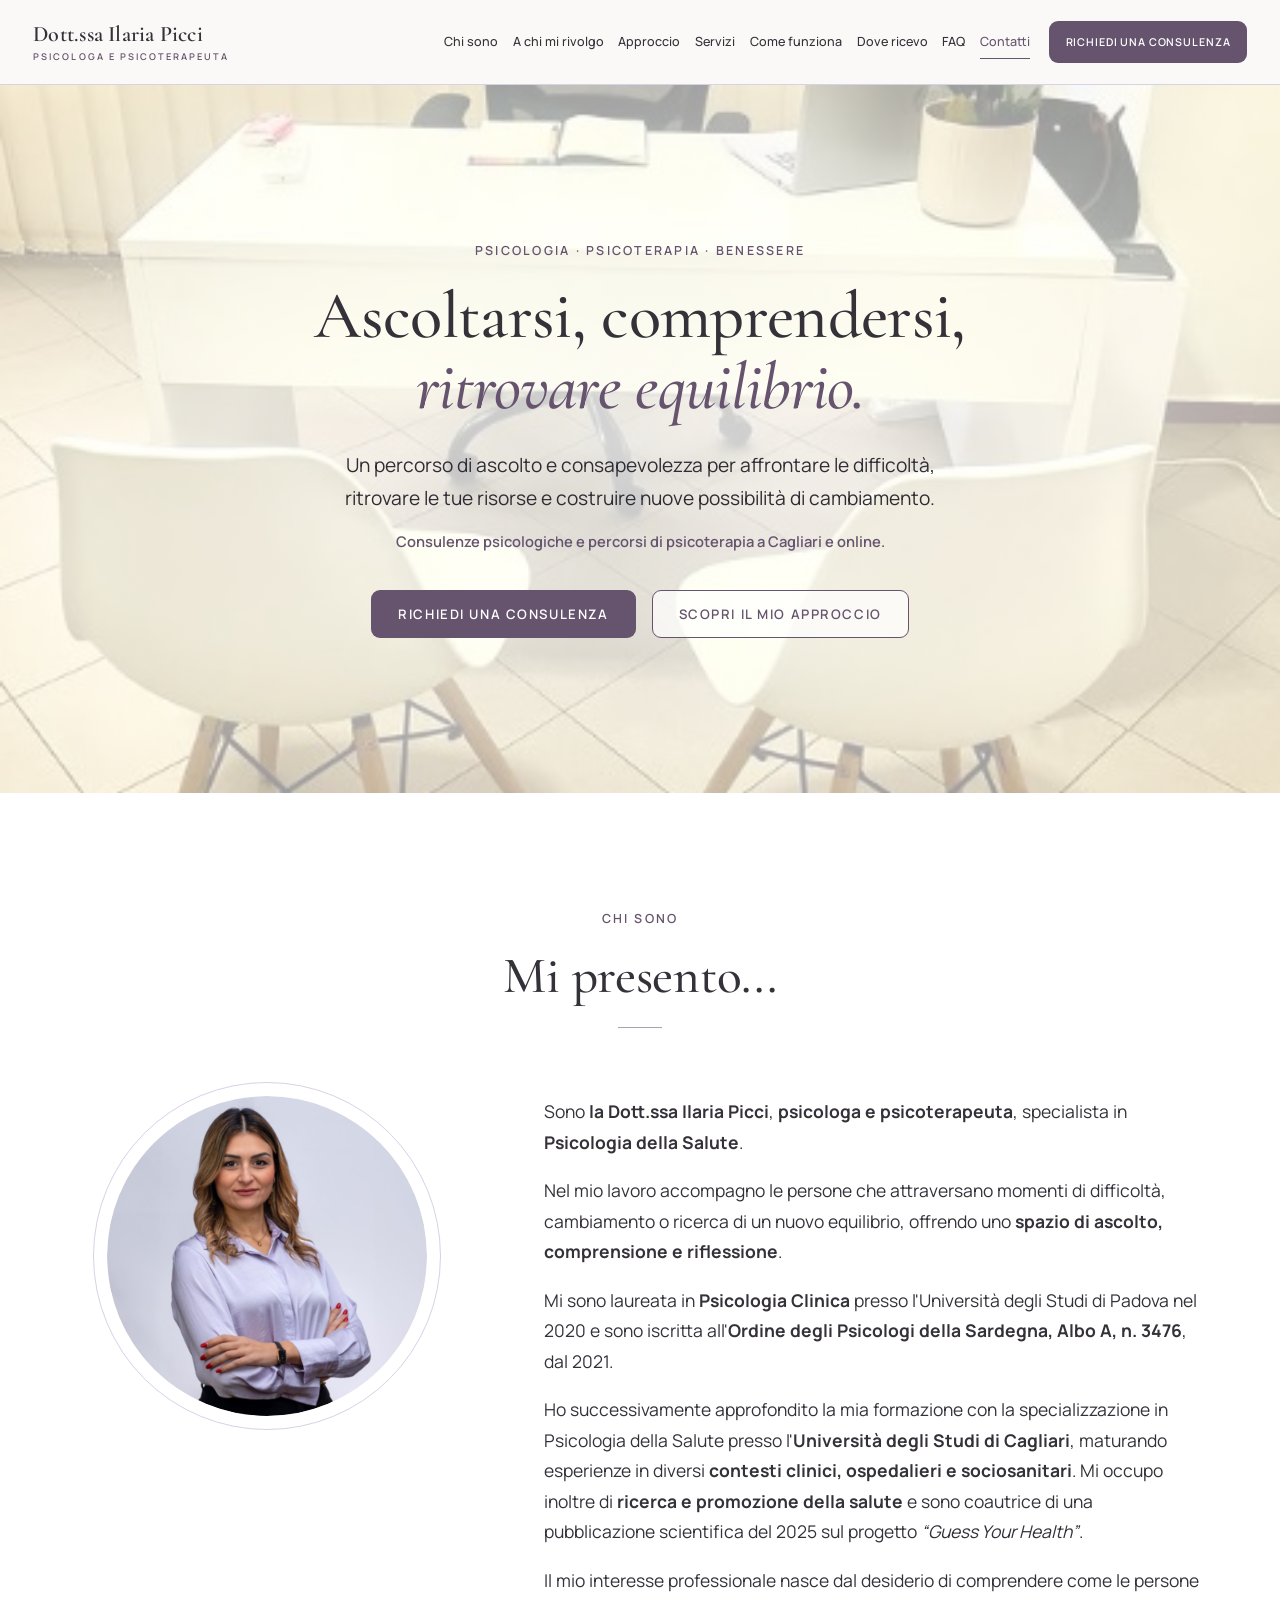
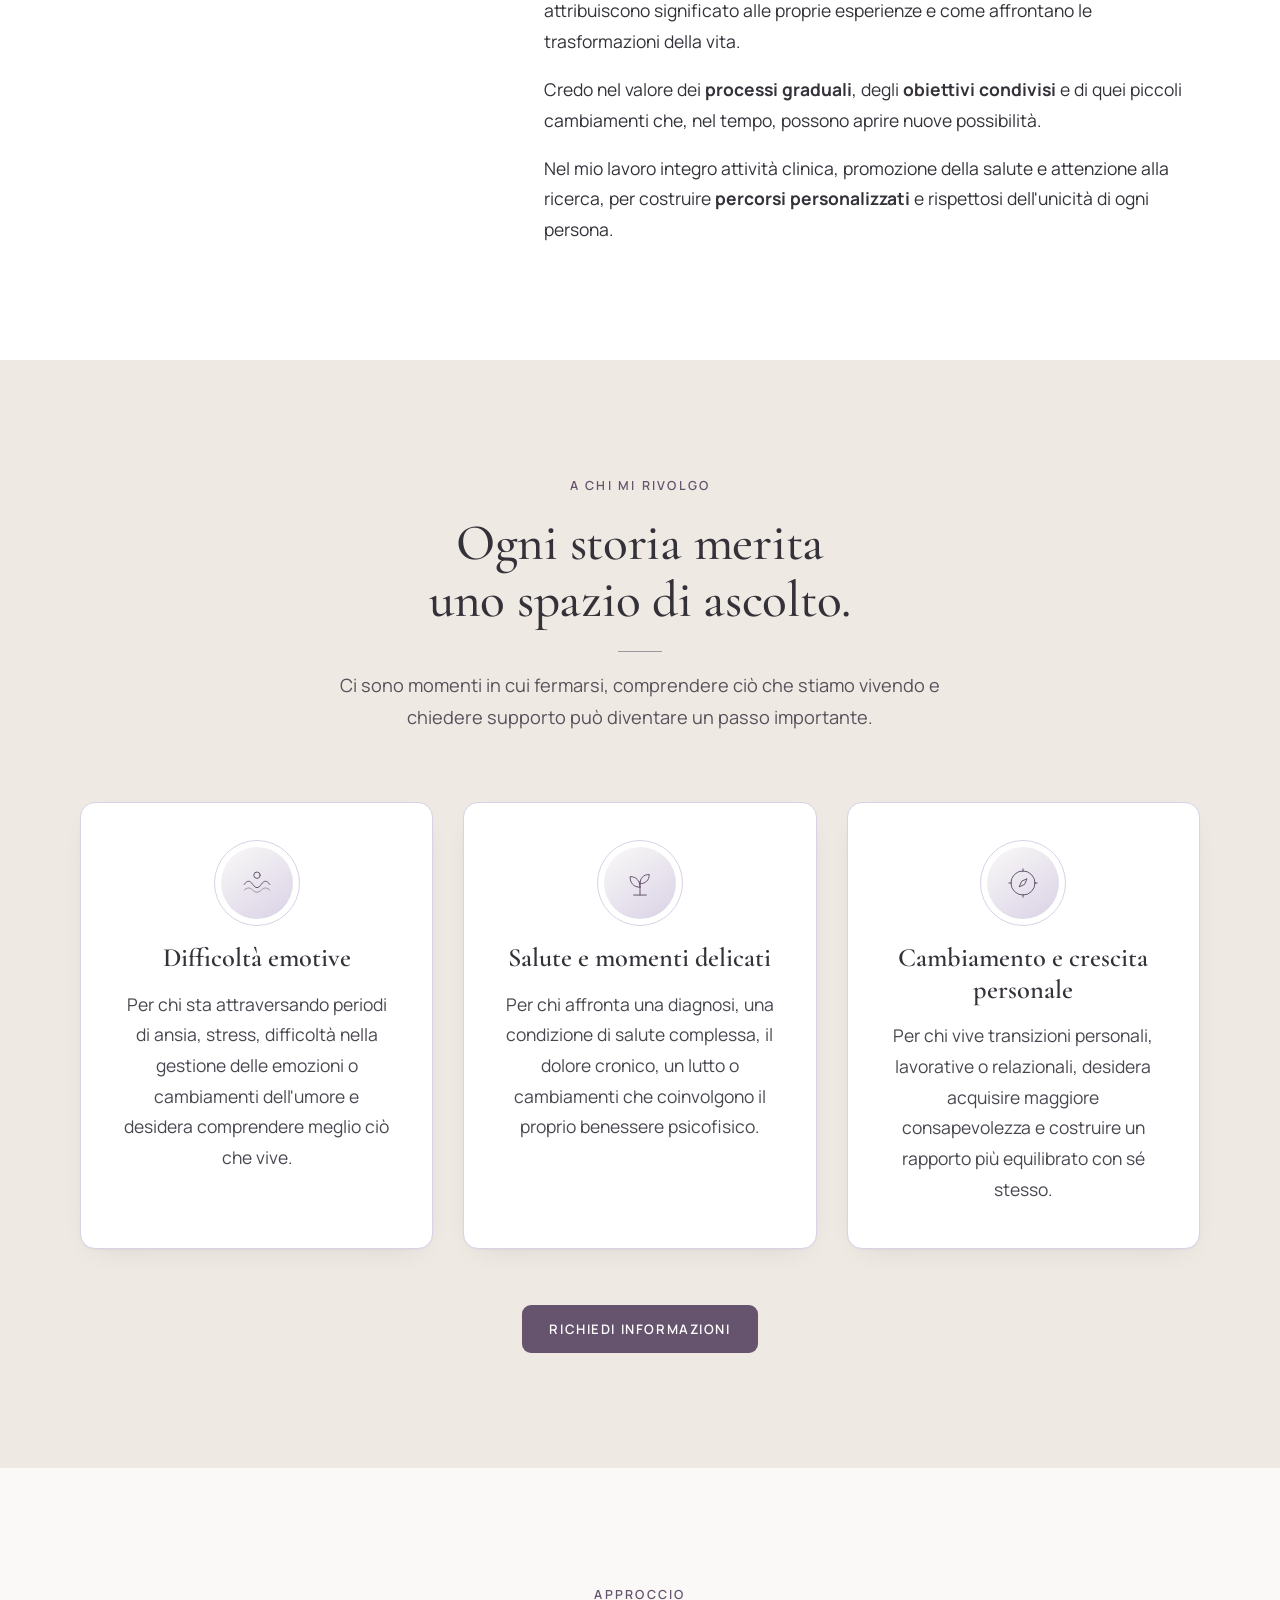
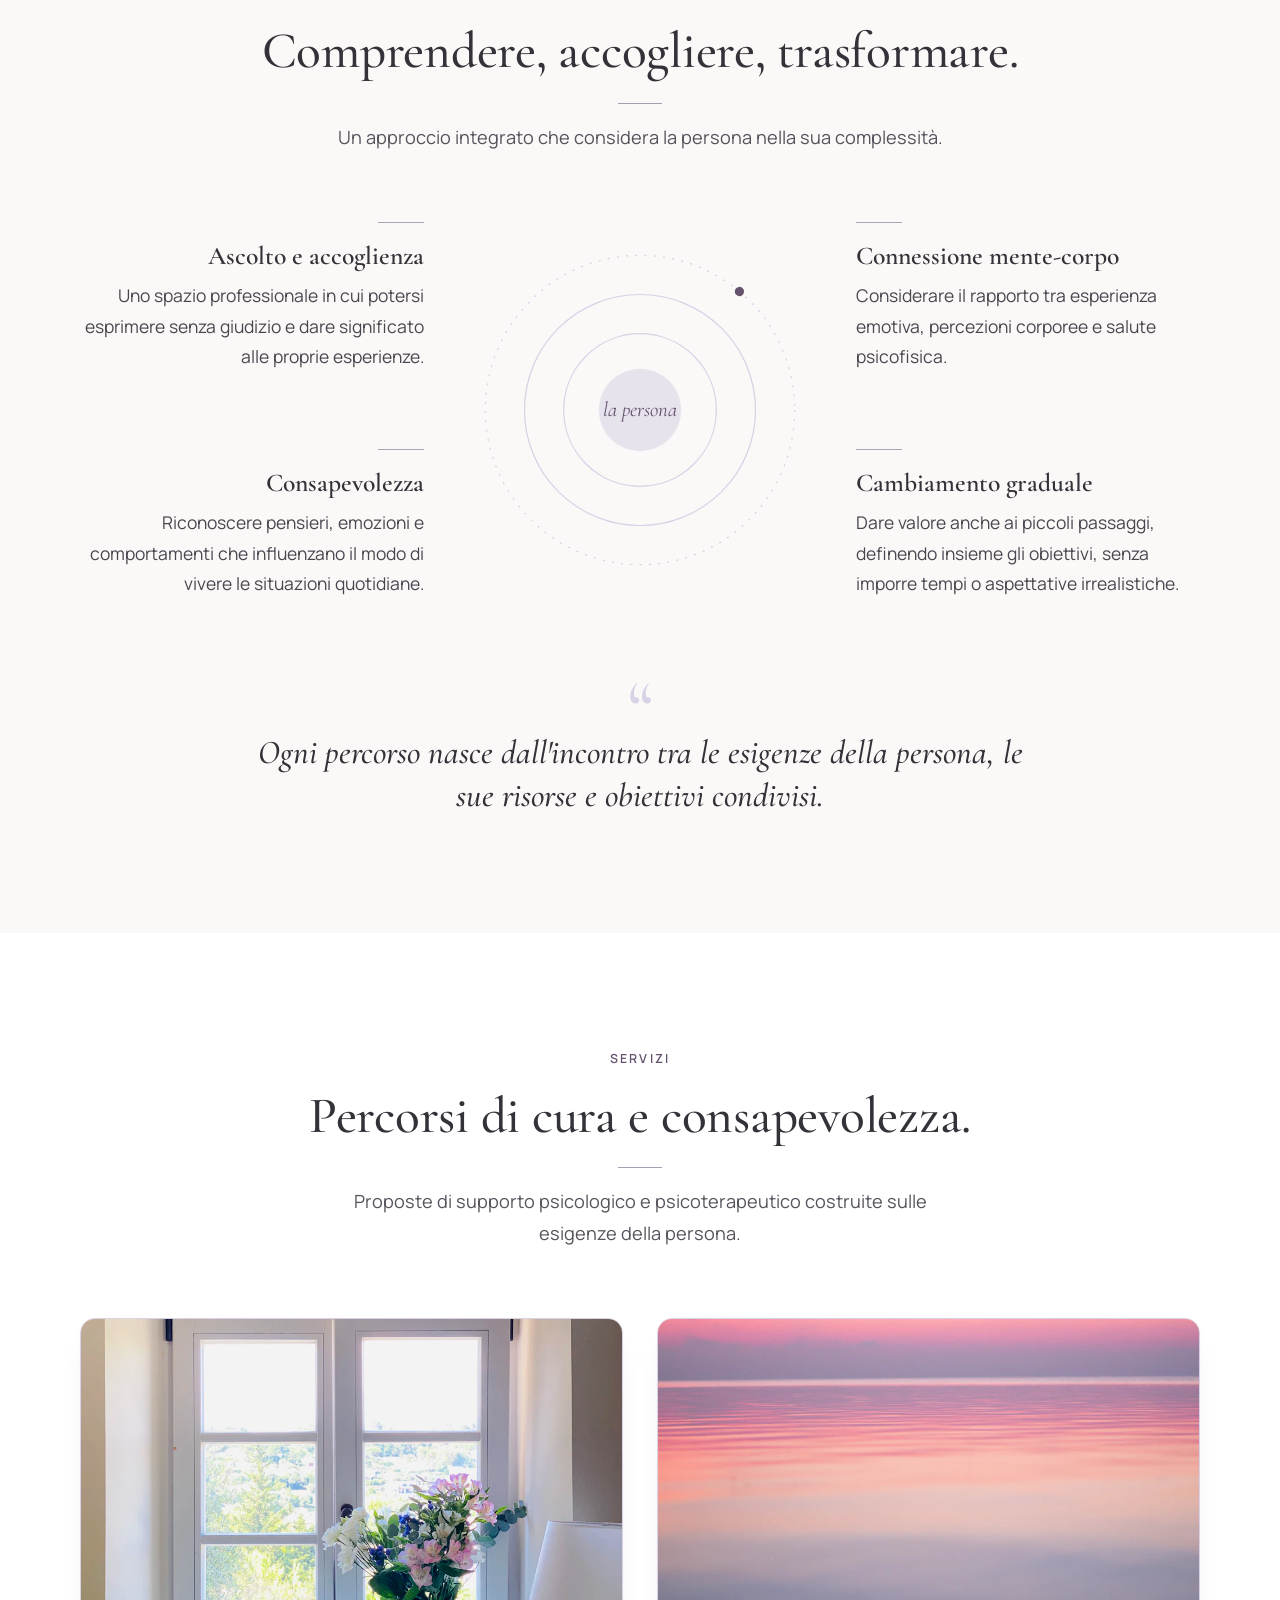
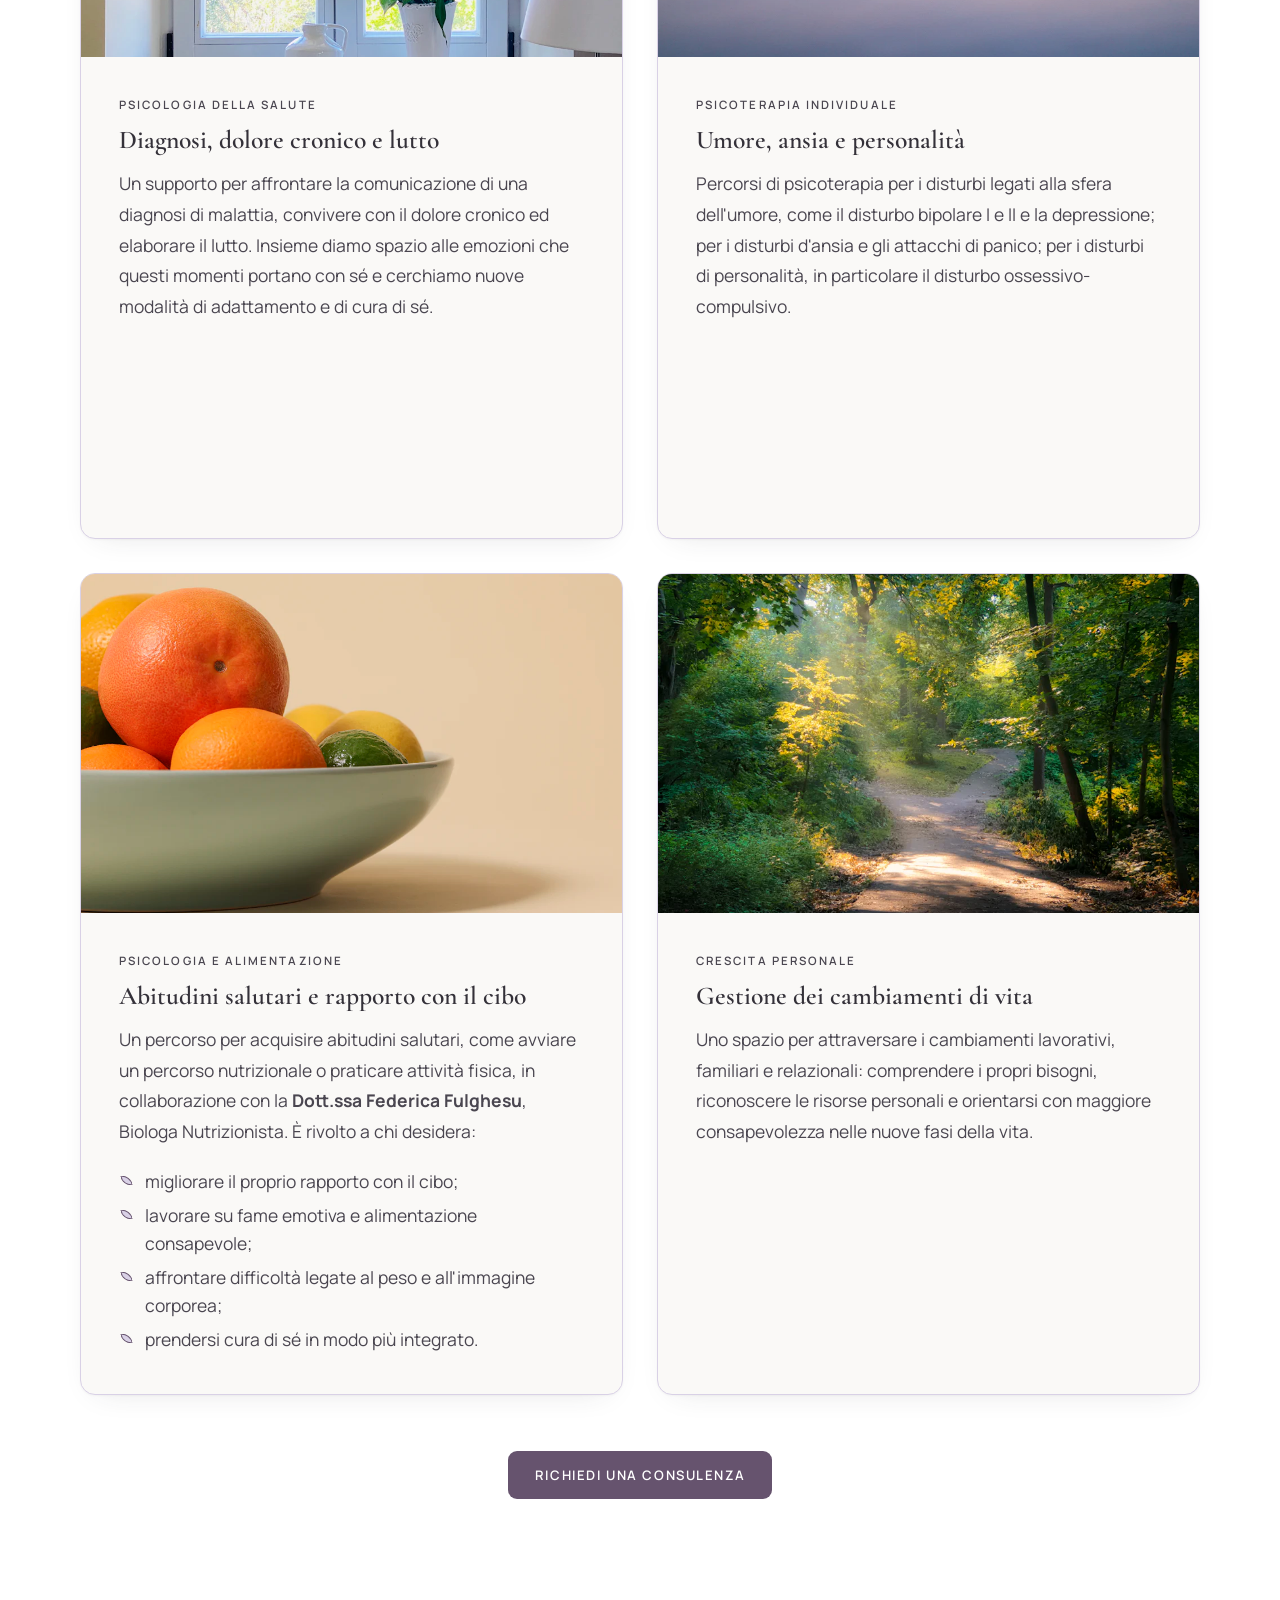
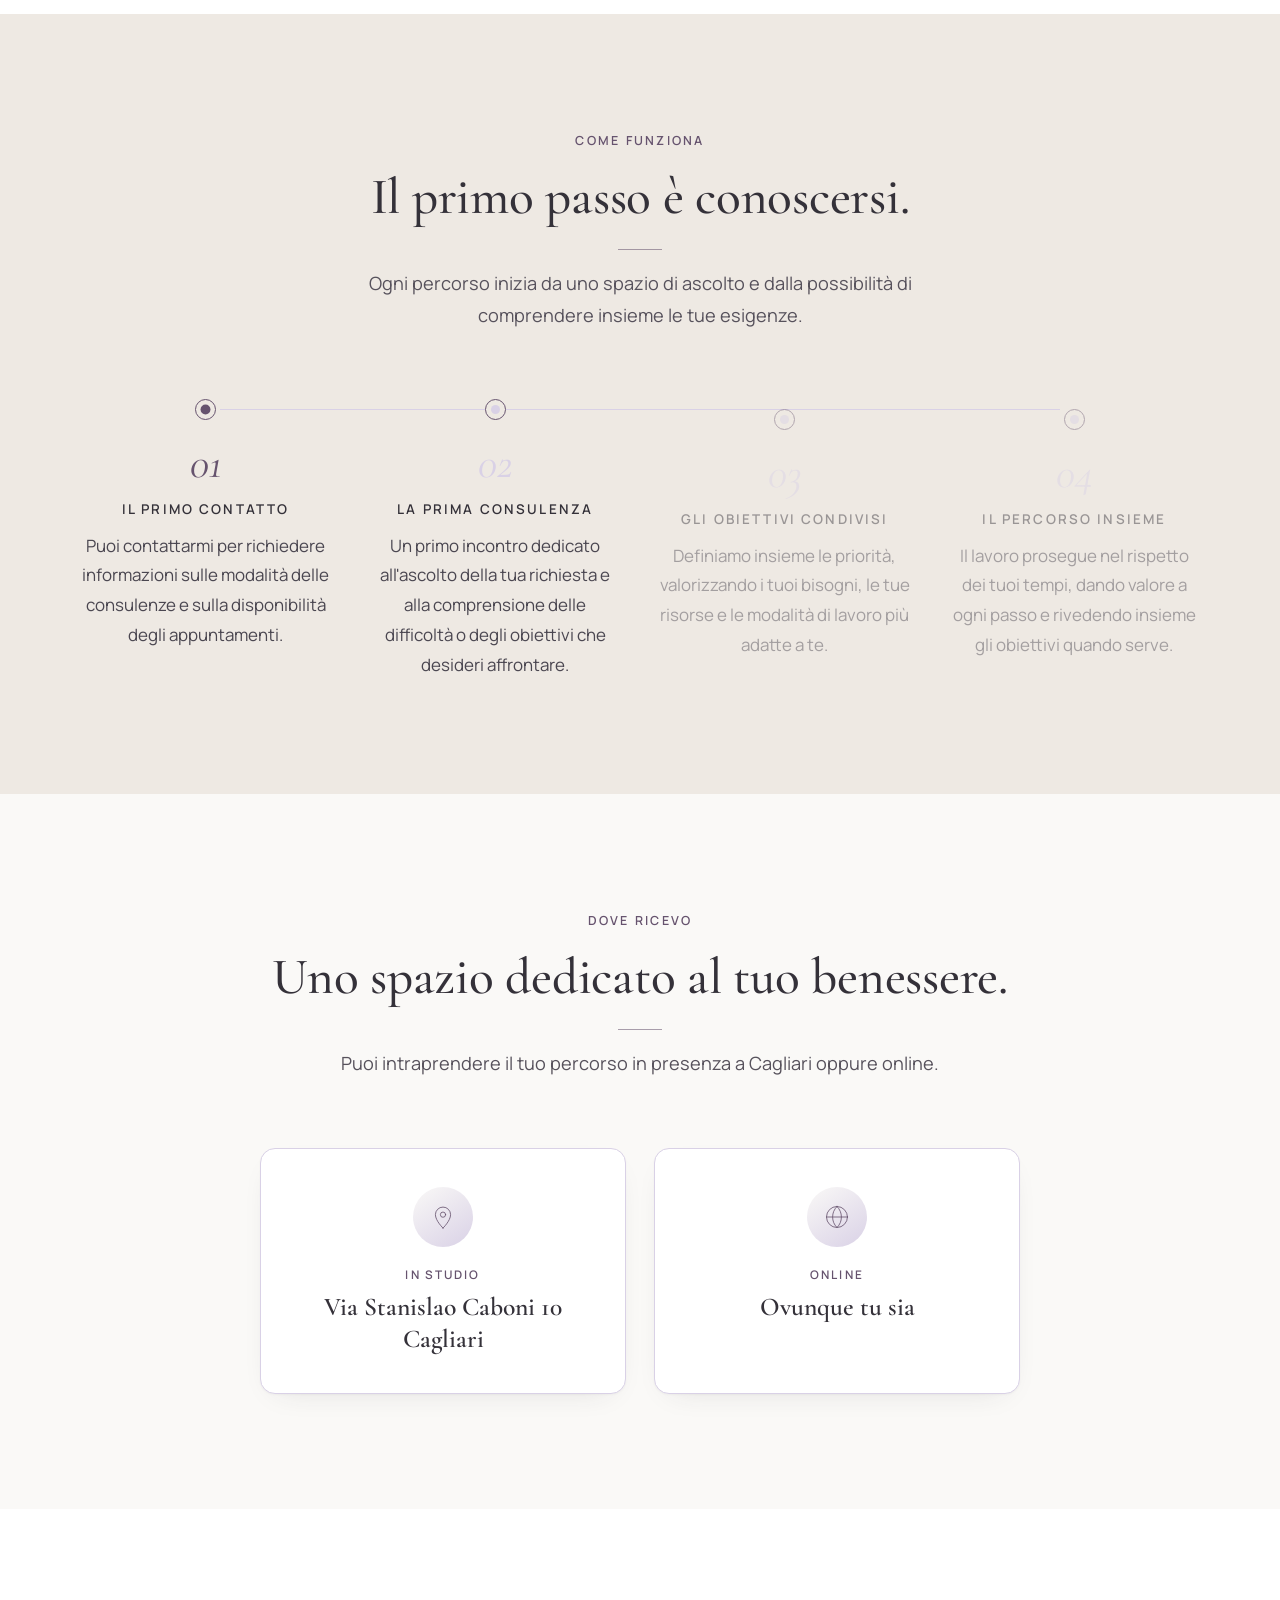
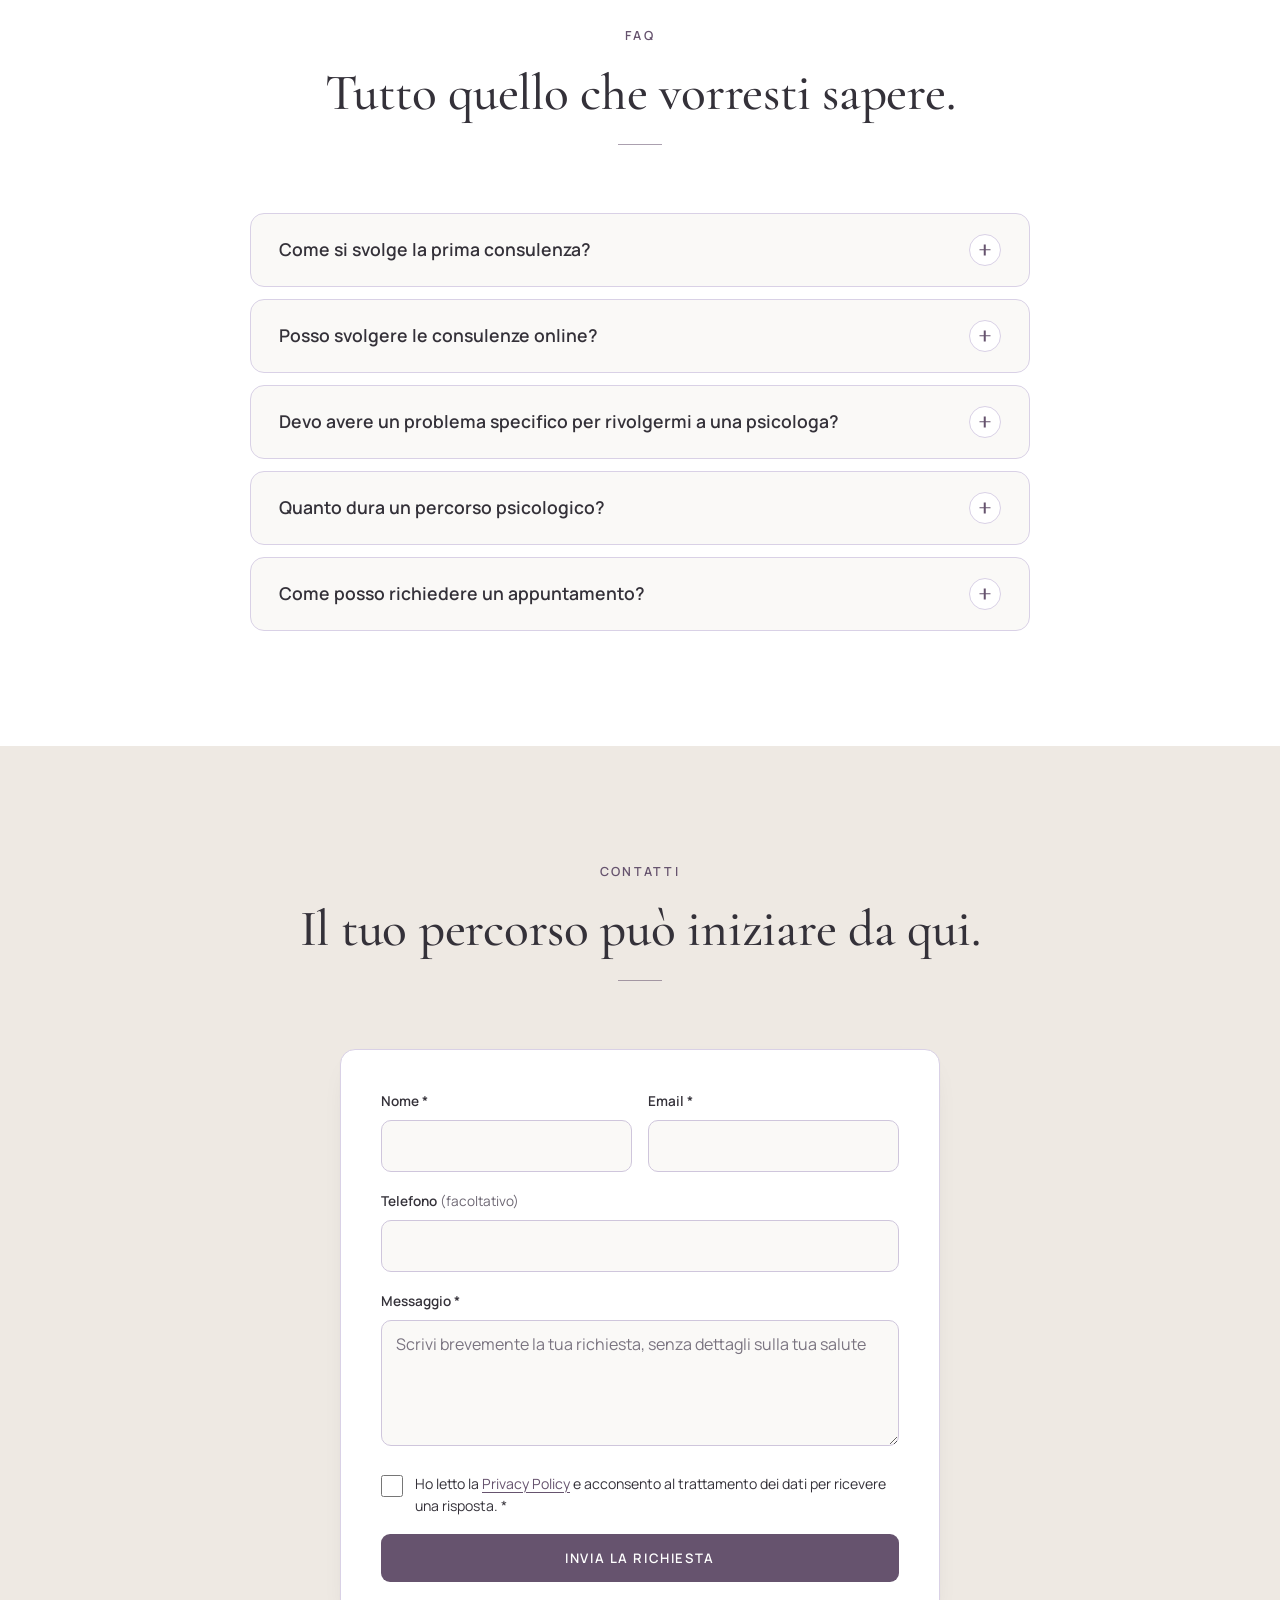
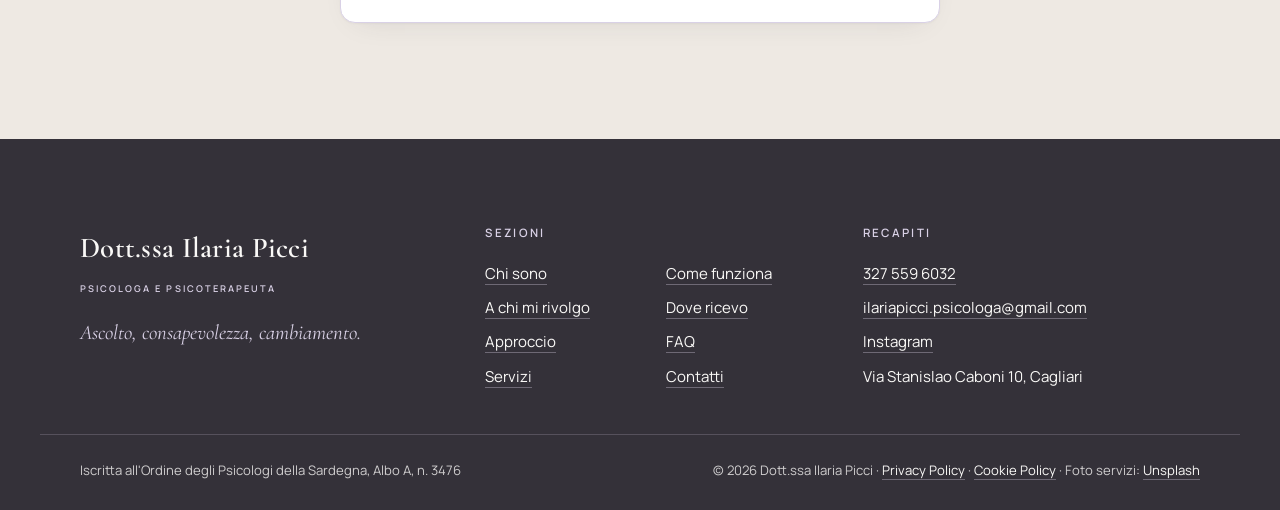
==== index.html @ a5790268 "Sito one-page Dott.ssa Ilaria Picci Header con menu completo, hero bicolore con foto dello studio, s" ====
<!doctype html>
<html lang="it">
<head>
<meta charset="utf-8">
<meta name="viewport" content="width=device-width, initial-scale=1">
<title>Dott.ssa Ilaria Picci | Psicologa e Psicoterapeuta a Cagliari e Online</title>
<meta name="description" content="Ilaria Picci, psicologa e psicoterapeuta a Cagliari e online. Percorsi personalizzati di psicoterapia, psicologia della salute e crescita personale.">
<meta name="robots" content="index, follow">
<!-- DA CONFERMARE: sostituire DOMINIO con il dominio definitivo (anche in sitemap.xml, robots.txt e dati strutturati) -->
<link rel="canonical" href="https://www.DOMINIO.it/">
<meta name="theme-color" content="#FAF9F7">

<meta property="og:type" content="website">
<meta property="og:locale" content="it_IT">
<meta property="og:title" content="Dott.ssa Ilaria Picci | Psicologa e Psicoterapeuta a Cagliari e Online">
<meta property="og:description" content="Percorsi personalizzati di psicoterapia, psicologia della salute e crescita personale, a Cagliari e online.">
<meta property="og:url" content="https://www.DOMINIO.it/">
<meta property="og:image" content="https://www.DOMINIO.it/assets/studio-hero.jpg">
<meta name="twitter:card" content="summary_large_image">

<link rel="preconnect" href="https://fonts.googleapis.com">
<link rel="preconnect" href="https://fonts.gstatic.com" crossorigin>
<link rel="stylesheet" href="https://fonts.googleapis.com/css2?family=Cormorant+Garamond:ital,wght@0,500;0,600;1,500;1,600&family=Manrope:wght@400;500;600;700&display=swap">
<link rel="preload" as="image" href="assets/studio-hero.jpg">
<link rel="stylesheet" href="styles.css">
<script>document.documentElement.classList.add("js");</script>

<script type="application/ld+json">
{
  "@context": "https://schema.org",
  "@type": "Psychologist",
  "name": "Dott.ssa Ilaria Picci — Psicologa e Psicoterapeuta",
  "url": "https://www.DOMINIO.it/",
  "image": "https://www.DOMINIO.it/assets/ilaria-picci-foto.jpg",
  "telephone": "+393275596032",
  "email": "ilariapicci.psicologa@gmail.com",
  "address": {
    "@type": "PostalAddress",
    "streetAddress": "Via Stanislao Caboni 10",
    "addressLocality": "Cagliari",
    "addressRegion": "CA",
    "addressCountry": "IT"
  },
  "areaServed": ["Cagliari", "Online"],
  "sameAs": ["https://www.instagram.com/dr.ssa_ilariapicci_psicologa/"]
}
</script>
</head>
<body>
<a class="skip-link" href="#main">Vai al contenuto</a>

<!-- 1. HEADER -->
<header class="site-header" id="top">
  <div class="header-inner">
    <a class="brand" href="#top" aria-label="Dott.ssa Ilaria Picci, Psicologa e Psicoterapeuta — torna all'inizio">
      <span class="brand-name">Dott.ssa Ilaria Picci</span>
      <span class="brand-sub">Psicologa e Psicoterapeuta</span>
    </a>
    <nav class="nav" id="nav" aria-label="Navigazione principale">
      <ul>
        <li><a href="#chi-sono">Chi sono</a></li>
        <li><a href="#a-chi-mi-rivolgo">A chi mi rivolgo</a></li>
        <li><a href="#approccio">Approccio</a></li>
        <li><a href="#servizi">Servizi</a></li>
        <li><a href="#come-funziona">Come funziona</a></li>
        <li><a href="#dove-ricevo">Dove ricevo</a></li>
        <li><a href="#faq">FAQ</a></li>
        <li><a href="#contatti">Contatti</a></li>
      </ul>
      <a class="btn btn-primary nav-cta" href="#contatti">Richiedi una consulenza</a>
    </nav>
    <button class="menu-toggle" type="button" aria-expanded="false" aria-controls="nav" aria-label="Apri il menu">
      <span></span><span></span><span></span>
    </button>
  </div>
</header>

<main id="main">

<!-- 2. HERO -->
<section class="hero" aria-labelledby="hero-title">
  <div class="hero-bg" role="img" aria-label="Lo studio della Dott.ssa Ilaria Picci a Cagliari: scrivania bianca e due sedute per la consulenza"></div>
  <div class="hero-content">
    <p class="eyebrow">Psicologia · Psicoterapia · Benessere</p>
    <h1 id="hero-title"><span class="h1-line">Ascoltarsi, comprendersi,</span> <span class="h1-line h1-accent">ritrovare equilibrio.</span></h1>
    <p class="hero-sub">Un percorso di ascolto e consapevolezza per affrontare le difficoltà, ritrovare le tue risorse e costruire nuove possibilità di cambiamento.</p>
    <p class="hero-micro">Consulenze psicologiche e percorsi di psicoterapia a Cagliari e online.</p>
    <div class="hero-ctas">
      <a class="btn btn-primary" href="#contatti">Richiedi una consulenza</a>
      <a class="btn btn-ghost" href="#approccio">Scopri il mio approccio</a>
    </div>
  </div>
</section>

<!-- 3. CHI SONO -->
<section class="section bg-white" id="chi-sono" aria-labelledby="chi-sono-title">
  <div class="container about">
    <figure class="about-photo reveal">
      <img src="assets/ilaria-picci-foto.jpg" width="800" height="800" alt="Ritratto della Dott.ssa Ilaria Picci, psicologa e psicoterapeuta" loading="lazy" decoding="async">
    </figure>
    <header class="section-head about-head reveal">
      <p class="eyebrow">Chi sono</p>
      <h2 id="chi-sono-title">Mi presento...</h2>
    </header>
    <div class="about-text reveal">
      <p>Sono <strong>la Dott.ssa Ilaria Picci</strong>, <strong>psicologa e psicoterapeuta</strong>, specialista in <strong>Psicologia della Salute</strong>.</p>
      <p>Nel mio lavoro accompagno le persone che attraversano momenti di difficoltà, cambiamento o ricerca di un nuovo equilibrio, offrendo uno <strong>spazio di ascolto, comprensione e riflessione</strong>.</p>
      <p>Mi sono laureata in <strong>Psicologia Clinica</strong> presso l'Università degli Studi di Padova nel 2020 e sono iscritta all'<strong>Ordine degli Psicologi della Sardegna, Albo A, n. 3476</strong>, dal 2021.</p>
      <!-- DA CONFERMARE prima della pubblicazione: denominazione esatta della specializzazione e dettagli bibliografici della pubblicazione 2025 -->
      <p>Ho successivamente approfondito la mia formazione con la specializzazione in Psicologia della Salute presso l'<strong>Università degli Studi di Cagliari</strong>, maturando esperienze in diversi <strong>contesti clinici, ospedalieri e sociosanitari</strong>. Mi occupo inoltre di <strong>ricerca e promozione della salute</strong> e sono coautrice di una pubblicazione scientifica del 2025 sul progetto <em>“Guess Your Health”</em>.</p>
      <p>Il mio interesse professionale nasce dal desiderio di comprendere come le persone attribuiscono significato alle proprie esperienze e come affrontano le trasformazioni della vita.</p>
      <p>Credo nel valore dei <strong>processi graduali</strong>, degli <strong>obiettivi condivisi</strong> e di quei piccoli cambiamenti che, nel tempo, possono aprire nuove possibilità.</p>
      <p>Nel mio lavoro integro attività clinica, promozione della salute e attenzione alla ricerca, per costruire <strong>percorsi personalizzati</strong> e rispettosi dell'unicità di ogni persona.</p>
    </div>
  </div>
</section>

<!-- 4. A CHI MI RIVOLGO -->
<section class="section bg-sand" id="a-chi-mi-rivolgo" aria-labelledby="target-title">
  <div class="container">
    <header class="section-head reveal">
      <p class="eyebrow">A chi mi rivolgo</p>
      <h2 id="target-title">Ogni storia merita uno spazio di ascolto.</h2>
      <p class="section-sub">Ci sono momenti in cui fermarsi, comprendere ciò che stiamo vivendo e chiedere supporto può diventare un passo importante.</p>
    </header>
    <div class="grid-3">
      <article class="card card-target reveal">
        <span class="card-icon" aria-hidden="true">
          <svg viewBox="0 0 48 48" fill="none" stroke="currentColor" stroke-width="1.4" stroke-linecap="round" stroke-linejoin="round"><path d="M6 26c4-6 8-6 12 0s8 6 12 0 8-6 12 0"/><path d="M6 34c4-4 8-4 12 0s8 4 12 0 8-4 12 0" opacity=".55"/><circle cx="24" cy="13" r="4.5"/></svg>
        </span>
        <h3>Difficoltà emotive</h3>
        <p>Per chi sta attraversando periodi di ansia, stress, difficoltà nella gestione delle emozioni o cambiamenti dell'umore e desidera comprendere meglio ciò che vive.</p>
      </article>
      <article class="card card-target reveal">
        <span class="card-icon" aria-hidden="true">
          <svg viewBox="0 0 48 48" fill="none" stroke="currentColor" stroke-width="1.4" stroke-linecap="round" stroke-linejoin="round"><path d="M24 41V22"/><path d="M24 30c-9 0-14-6-14-15 9 0 14 6 14 15z"/><path d="M24 25c0-8 5-13 13-13 0 8-5 13-13 13z"/><path d="M15 41h18"/></svg>
        </span>
        <h3>Salute e momenti delicati</h3>
        <p>Per chi affronta una diagnosi, una condizione di salute complessa, il dolore cronico, un lutto o cambiamenti che coinvolgono il proprio benessere psicofisico.</p>
      </article>
      <article class="card card-target reveal">
        <span class="card-icon" aria-hidden="true">
          <svg viewBox="0 0 48 48" fill="none" stroke="currentColor" stroke-width="1.4" stroke-linecap="round" stroke-linejoin="round"><circle cx="24" cy="24" r="17"/><path d="M29.5 18.5l-3.4 7.6-7.6 3.4 3.4-7.6z"/><path d="M24 4v4M24 40v4M4 24h4M40 24h4"/></svg>
        </span>
        <h3>Cambiamento e crescita personale</h3>
        <p>Per chi vive transizioni personali, lavorative o relazionali, desidera acquisire maggiore consapevolezza e costruire un rapporto più equilibrato con sé stesso.</p>
      </article>
    </div>
    <div class="section-cta reveal">
      <a class="btn btn-primary" href="#contatti">Richiedi informazioni</a>
    </div>
  </div>
</section>

<!-- 5. IL MIO APPROCCIO -->
<section class="section bg-ivory approach" id="approccio" aria-labelledby="approccio-title">
  <div class="container">
    <header class="section-head reveal">
      <p class="eyebrow">Approccio</p>
      <h2 id="approccio-title">Comprendere, accogliere, trasformare.</h2>
      <p class="section-sub">Un approccio integrato che considera la persona nella sua complessità.</p>
    </header>

    <div class="orbit">
      <div class="orbit-item orbit-tl reveal">
        <h3>Ascolto e accoglienza</h3>
        <p>Uno spazio professionale in cui potersi esprimere senza giudizio e dare significato alle proprie esperienze.</p>
      </div>
      <div class="orbit-item orbit-bl reveal">
        <h3>Consapevolezza</h3>
        <p>Riconoscere pensieri, emozioni e comportamenti che influenzano il modo di vivere le situazioni quotidiane.</p>
      </div>

      <div class="orbit-center reveal" aria-hidden="true">
        <svg viewBox="0 0 320 320">
          <circle class="ring ring-1" cx="160" cy="160" r="150"/>
          <circle class="ring ring-2" cx="160" cy="160" r="112"/>
          <circle class="ring ring-3" cx="160" cy="160" r="74"/>
          <circle cx="160" cy="160" r="40" fill="#D9D1E6" opacity=".55"/>
          <circle class="orbit-dot" cx="160" cy="10" r="4.5" fill="#66536E"/>
        </svg>
        <p class="orbit-word">la persona</p>
      </div>

      <div class="orbit-item orbit-tr reveal">
        <h3>Connessione mente-corpo</h3>
        <p>Considerare il rapporto tra esperienza emotiva, percezioni corporee e salute psicofisica.</p>
      </div>
      <div class="orbit-item orbit-br reveal">
        <h3>Cambiamento graduale</h3>
        <p>Dare valore anche ai piccoli passaggi, definendo insieme gli obiettivi, senza imporre tempi o aspettative irrealistiche.</p>
      </div>
    </div>

    <blockquote class="approach-quote reveal">
      <p>Ogni percorso nasce dall'incontro tra le esigenze della persona, le sue risorse e obiettivi condivisi.</p>
    </blockquote>
  </div>
</section>

<!-- 6. I SERVIZI -->
<section class="section bg-white" id="servizi" aria-labelledby="servizi-title">
  <div class="container">
    <header class="section-head reveal">
      <p class="eyebrow">Servizi</p>
      <h2 id="servizi-title">Percorsi di cura e consapevolezza.</h2>
      <p class="section-sub">Proposte di supporto psicologico e psicoterapeutico costruite sulle esigenze della persona.</p>
    </header>
    <div class="grid-services">
      <article class="card card-service reveal">
        <div class="card-media"><img src="assets/servizio-salute.webp" width="960" height="720" alt="Finestra luminosa con un mazzo di fiori freschi sul davanzale" loading="lazy" decoding="async"></div>
        <div class="card-body">
          <p class="card-kicker">Psicologia della salute</p>
          <h3>Diagnosi, dolore cronico e lutto</h3>
          <p>Un supporto per affrontare la comunicazione di una diagnosi di malattia, convivere con il dolore cronico ed elaborare il lutto. Insieme diamo spazio alle emozioni che questi momenti portano con sé e cerchiamo nuove modalità di adattamento e di cura di sé.</p>
        </div>
      </article>
      <article class="card card-service reveal">
        <div class="card-media"><img src="assets/servizio-umore.webp" width="960" height="720" alt="Mare calmo all'alba con cielo nei toni del rosa e del lavanda" loading="lazy" decoding="async"></div>
        <div class="card-body">
          <p class="card-kicker">Psicoterapia individuale</p>
          <h3>Umore, ansia e personalità</h3>
          <!-- DA CONFERMARE: formulazione clinica relativa al disturbo ossessivo-compulsivo -->
          <p>Percorsi di psicoterapia per i disturbi legati alla sfera dell'umore, come il disturbo bipolare I e II e la depressione; per i disturbi d'ansia e gli attacchi di panico; per i disturbi di personalità, in particolare il disturbo ossessivo-compulsivo.</p>
        </div>
      </article>
      <article class="card card-service reveal">
        <div class="card-media"><img src="assets/servizio-alimentazione.webp" width="960" height="720" alt="Ciotola di agrumi freschi su sfondo chiaro" loading="lazy" decoding="async"></div>
        <div class="card-body">
          <p class="card-kicker">Psicologia e alimentazione</p>
          <h3>Abitudini salutari e rapporto con il cibo</h3>
          <p>Un percorso per acquisire abitudini salutari, come avviare un percorso nutrizionale o praticare attività fisica, in collaborazione con la <strong>Dott.ssa Federica Fulghesu</strong>, Biologa Nutrizionista. È rivolto a chi desidera:</p>
          <ul class="leaf-list">
            <li>migliorare il proprio rapporto con il cibo;</li>
            <li>lavorare su fame emotiva e alimentazione consapevole;</li>
            <li>affrontare difficoltà legate al peso e all'immagine corporea;</li>
            <li>prendersi cura di sé in modo più integrato.</li>
          </ul>
        </div>
      </article>
      <article class="card card-service reveal">
        <div class="card-media"><img src="assets/servizio-cambiamento.webp" width="960" height="720" alt="Sentiero nel bosco illuminato dalla luce del sole" loading="lazy" decoding="async"></div>
        <div class="card-body">
          <p class="card-kicker">Crescita personale</p>
          <h3>Gestione dei cambiamenti di vita</h3>
          <p>Uno spazio per attraversare i cambiamenti lavorativi, familiari e relazionali: comprendere i propri bisogni, riconoscere le risorse personali e orientarsi con maggiore consapevolezza nelle nuove fasi della vita.</p>
        </div>
      </article>
    </div>
    <div class="section-cta reveal">
      <a class="btn btn-primary" href="#contatti">Richiedi una consulenza</a>
    </div>
  </div>
</section>

<!-- 7. COME FUNZIONA -->
<section class="section bg-sand" id="come-funziona" aria-labelledby="come-title">
  <div class="container">
    <header class="section-head reveal">
      <p class="eyebrow">Come funziona</p>
      <h2 id="come-title">Il primo passo è conoscersi.</h2>
      <p class="section-sub">Ogni percorso inizia da uno spazio di ascolto e dalla possibilità di comprendere insieme le tue esigenze.</p>
    </header>
    <ol class="journey" id="journey">
      <li class="journey-line" aria-hidden="true"><span class="journey-fill"></span></li>
      <li class="step">
        <span class="step-dot" aria-hidden="true"></span>
        <span class="step-num" aria-hidden="true">01</span>
        <h3>Il primo contatto</h3>
        <p>Puoi contattarmi per richiedere informazioni sulle modalità delle consulenze e sulla disponibilità degli appuntamenti.</p>
      </li>
      <li class="step">
        <span class="step-dot" aria-hidden="true"></span>
        <span class="step-num" aria-hidden="true">02</span>
        <h3>La prima consulenza</h3>
        <p>Un primo incontro dedicato all'ascolto della tua richiesta e alla comprensione delle difficoltà o degli obiettivi che desideri affrontare.</p>
      </li>
      <li class="step">
        <span class="step-dot" aria-hidden="true"></span>
        <span class="step-num" aria-hidden="true">03</span>
        <h3>Gli obiettivi condivisi</h3>
        <p>Definiamo insieme le priorità, valorizzando i tuoi bisogni, le tue risorse e le modalità di lavoro più adatte a te.</p>
      </li>
      <li class="step">
        <span class="step-dot" aria-hidden="true"></span>
        <span class="step-num" aria-hidden="true">04</span>
        <h3>Il percorso insieme</h3>
        <p>Il lavoro prosegue nel rispetto dei tuoi tempi, dando valore a ogni passo e rivedendo insieme gli obiettivi quando serve.</p>
      </li>
    </ol>
  </div>
</section>

<!-- 8. DOVE RICEVO -->
<section class="section bg-ivory" id="dove-ricevo" aria-labelledby="dove-title">
  <div class="container">
    <header class="section-head reveal">
      <p class="eyebrow">Dove ricevo</p>
      <h2 id="dove-title">Uno spazio dedicato al tuo benessere.</h2>
      <p class="section-sub">Puoi intraprendere il tuo percorso in presenza a Cagliari oppure online.</p>
    </header>
    <div class="places">
      <div class="card place reveal">
        <span class="place-icon" aria-hidden="true">
          <svg viewBox="0 0 48 48" fill="none" stroke="currentColor" stroke-width="1.4" stroke-linecap="round" stroke-linejoin="round"><path d="M24 43s-13-12.5-13-23a13 13 0 0 1 26 0c0 10.5-13 23-13 23z"/><circle cx="24" cy="20" r="4.5"/></svg>
        </span>
        <p class="place-label">In studio</p>
        <p class="place-value">Via Stanislao Caboni 10<br>Cagliari</p>
      </div>
      <div class="card place reveal">
        <span class="place-icon" aria-hidden="true">
          <svg viewBox="0 0 48 48" fill="none" stroke="currentColor" stroke-width="1.4" stroke-linecap="round" stroke-linejoin="round"><circle cx="24" cy="24" r="18"/><path d="M6 24h36"/><path d="M24 6c5 5 7.5 11 7.5 18S29 37 24 42c-5-5-7.5-11-7.5-18S19 11 24 6z"/></svg>
        </span>
        <p class="place-label">Online</p>
        <p class="place-value">Ovunque tu sia</p>
      </div>
    </div>
  </div>
</section>

<!-- 9. FAQ -->
<section class="section bg-white" id="faq" aria-labelledby="faq-title">
  <div class="container narrow">
    <header class="section-head reveal">
      <p class="eyebrow">FAQ</p>
      <h2 id="faq-title">Tutto quello che vorresti sapere.</h2>
    </header>
    <div class="faq reveal">
      <div class="faq-item">
        <h3><button type="button" class="faq-q" aria-expanded="false" aria-controls="faq-a1" id="faq-q1">Come si svolge la prima consulenza?<span class="faq-icon" aria-hidden="true"></span></button></h3>
        <div class="faq-a" id="faq-a1" role="region" aria-labelledby="faq-q1" hidden><p>La prima consulenza è uno spazio che dedico all'ascolto della tua richiesta. Mi permette di iniziare a comprendere insieme a te le difficoltà che stai vivendo e gli obiettivi che vorresti raggiungere.</p></div>
      </div>
      <div class="faq-item">
        <h3><button type="button" class="faq-q" aria-expanded="false" aria-controls="faq-a2" id="faq-q2">Posso svolgere le consulenze online?<span class="faq-icon" aria-hidden="true"></span></button></h3>
        <div class="faq-a" id="faq-a2" role="region" aria-labelledby="faq-q2" hidden><p>Sì, ricevo anche online. Concordo con te le modalità in base alle tue esigenze e valuto insieme a te se questa modalità è appropriata per il tuo percorso.</p></div>
      </div>
      <div class="faq-item">
        <h3><button type="button" class="faq-q" aria-expanded="false" aria-controls="faq-a3" id="faq-q3">Devo avere un problema specifico per rivolgermi a una psicologa?<span class="faq-icon" aria-hidden="true"></span></button></h3>
        <div class="faq-a" id="faq-a3" role="region" aria-labelledby="faq-q3" hidden><p>Non necessariamente. Accolgo anche chi desidera comprendersi meglio, affrontare un cambiamento o dedicare maggiore attenzione al proprio benessere psicologico.</p></div>
      </div>
      <div class="faq-item">
        <h3><button type="button" class="faq-q" aria-expanded="false" aria-controls="faq-a4" id="faq-q4">Quanto dura un percorso psicologico?<span class="faq-icon" aria-hidden="true"></span></button></h3>
        <div class="faq-a" id="faq-a4" role="region" aria-labelledby="faq-q4" hidden><p>Non esiste una durata identica per tutte le persone: la valuto insieme a te in base alle tue esigenze, agli obiettivi che condividiamo e all'evoluzione del percorso.</p></div>
      </div>
      <div class="faq-item">
        <h3><button type="button" class="faq-q" aria-expanded="false" aria-controls="faq-a5" id="faq-q5">Come posso richiedere un appuntamento?<span class="faq-icon" aria-hidden="true"></span></button></h3>
        <div class="faq-a" id="faq-a5" role="region" aria-labelledby="faq-q5" hidden><p>Puoi scrivermi tramite il modulo qui sotto, chiamarmi al <a href="tel:+393275596032">327 559 6032</a> oppure inviarmi un'email a <a href="mailto:ilariapicci.psicologa@gmail.com">ilariapicci.psicologa@gmail.com</a>: ti risponderò con le informazioni sulla disponibilità e sulle modalità di consulenza.</p></div>
      </div>
    </div>
  </div>
</section>

<!-- 10. CONTATTI -->
<section class="section bg-sand" id="contatti" aria-labelledby="contatti-title">
  <div class="container">
    <header class="section-head reveal">
      <p class="eyebrow">Contatti</p>
      <h2 id="contatti-title">Il tuo percorso può iniziare da qui.</h2>
    </header>
    <!--
      Nessun backend configurato: alla conferma il form apre il programma di posta della persona
      con un'email già compilata verso ilariapicci.psicologa@gmail.com. Il sito non salva né invia dati.
      Per l'invio diretto collegare un servizio (es. Formspree) e aggiornare la Privacy Policy.
    -->
    <form class="contact-form card reveal" id="contact-form" novalidate>
      <div class="field-row">
        <div class="field">
          <label for="f-nome">Nome <span aria-hidden="true">*</span></label>
          <input id="f-nome" name="nome" type="text" autocomplete="name" required>
        </div>
        <div class="field">
          <label for="f-email">Email <span aria-hidden="true">*</span></label>
          <input id="f-email" name="email" type="email" autocomplete="email" required>
        </div>
      </div>
      <div class="field">
        <label for="f-tel">Telefono <span class="optional">(facoltativo)</span></label>
        <input id="f-tel" name="telefono" type="tel" autocomplete="tel">
      </div>
      <div class="field">
        <label for="f-msg">Messaggio <span aria-hidden="true">*</span></label>
        <textarea id="f-msg" name="messaggio" rows="4" required placeholder="Scrivi brevemente la tua richiesta, senza dettagli sulla tua salute"></textarea>
      </div>
      <div class="field field-check">
        <input id="f-privacy" name="privacy" type="checkbox" required>
        <label for="f-privacy">Ho letto la <a href="privacy.html">Privacy Policy</a> e acconsento al trattamento dei dati per ricevere una risposta. <span aria-hidden="true">*</span></label>
      </div>
      <p class="form-error" id="form-error" role="alert" hidden></p>
      <button class="btn btn-primary btn-block" type="submit">Invia la richiesta</button>
      <p class="form-note" id="form-note" aria-live="polite" hidden></p>
    </form>
  </div>
</section>

</main>

<!-- 11. FOOTER -->
<footer class="site-footer">
  <div class="container footer-grid">
    <div class="footer-brand">
      <p class="brand-name">Dott.ssa Ilaria Picci</p>
      <p class="brand-sub">Psicologa e Psicoterapeuta</p>
      <p class="tagline">Ascolto, consapevolezza, cambiamento.</p>
    </div>
    <nav aria-label="Link alle sezioni" class="footer-nav">
      <p class="footer-title">Sezioni</p>
      <ul>
        <li><a href="#chi-sono">Chi sono</a></li>
        <li><a href="#a-chi-mi-rivolgo">A chi mi rivolgo</a></li>
        <li><a href="#approccio">Approccio</a></li>
        <li><a href="#servizi">Servizi</a></li>
        <li><a href="#come-funziona">Come funziona</a></li>
        <li><a href="#dove-ricevo">Dove ricevo</a></li>
        <li><a href="#faq">FAQ</a></li>
        <li><a href="#contatti">Contatti</a></li>
      </ul>
    </nav>
    <div class="footer-contact">
      <p class="footer-title">Recapiti</p>
      <ul>
        <li><a href="tel:+393275596032">327 559 6032</a></li>
        <li><a href="mailto:ilariapicci.psicologa@gmail.com">ilariapicci.psicologa@gmail.com</a></li>
        <li><a href="https://www.instagram.com/dr.ssa_ilariapicci_psicologa/" target="_blank" rel="noopener">Instagram<span class="sr-only"> (si apre in una nuova scheda)</span></a></li>
        <li>Via Stanislao Caboni 10, Cagliari</li>
      </ul>
    </div>
  </div>
  <div class="container footer-bottom">
    <p>Iscritta all'Ordine degli Psicologi della Sardegna, Albo A, n. 3476</p>
    <!-- DA INSERIRE quando confermati: Partita IVA e altri dati fiscali obbligatori -->
    <p>© <span id="year">2026</span> Dott.ssa Ilaria Picci · <a href="privacy.html">Privacy Policy</a> · <a href="privacy.html#cookie">Cookie Policy</a> · Foto servizi: <a href="https://unsplash.com" target="_blank" rel="noopener">Unsplash</a></p>
  </div>
</footer>

<script src="main.js" defer></script>
</body>
</html>
---- styles.css ----
/* ==========================================================
   Dott.ssa Ilaria Picci — Clinical Editorial Elegance
   ========================================================== */
:root {
  --ivory: #FAF9F7;
  --lavender: #D9D1E6;
  --plum: #66536E;
  --plum-dark: #54445B;
  --sand: #EEE9E3;
  --graphite: #343139;
  --white: #FFFFFF;
  --text-soft: #4a4650;

  --serif: "Cormorant Garamond", Georgia, "Times New Roman", serif;
  --sans: "Manrope", system-ui, -apple-system, "Segoe UI", sans-serif;

  --maxw: 1200px;
  --radius: 15px;
  --radius-btn: 9px;
  --shadow: 0 1px 2px rgba(52, 49, 57, .04), 0 10px 30px -18px rgba(52, 49, 57, .18);
  --shadow-hover: 0 1px 2px rgba(52, 49, 57, .05), 0 16px 36px -18px rgba(102, 83, 110, .3);
  --section-y: clamp(64px, 9vw, 120px);
  --header-h: 84px;
  --ease: cubic-bezier(.22, .61, .36, 1);
}

*, *::before, *::after { box-sizing: border-box; }
html { scroll-behavior: smooth; scroll-padding-top: calc(var(--header-h) + 8px); -webkit-text-size-adjust: 100%; }
body {
  margin: 0;
  background: var(--ivory);
  color: var(--graphite);
  font-family: var(--sans);
  font-size: clamp(16px, .25vw + 15.2px, 17.5px);
  line-height: 1.75;
  -webkit-font-smoothing: antialiased;
  overflow-x: hidden;
}
img, svg { display: block; max-width: 100%; height: auto; }
a { color: var(--plum); text-underline-offset: 3px; text-decoration-thickness: 1px; }
a:hover { color: var(--plum-dark); }
p { margin: 0 0 1em; }
strong { font-weight: 700; }
h1, h2, h3 { margin: 0; color: var(--graphite); }
:focus-visible { outline: 2px solid var(--plum); outline-offset: 3px; border-radius: 4px; }

.sr-only { position: absolute; width: 1px; height: 1px; padding: 0; margin: -1px; overflow: hidden; clip: rect(0 0 0 0); white-space: nowrap; border: 0; }
.skip-link { position: absolute; left: 16px; top: -60px; z-index: 200; background: var(--plum); color: #fff; padding: 10px 16px; border-radius: var(--radius-btn); font-weight: 600; text-decoration: none; transition: top .2s; }
.skip-link:focus { top: 12px; color: #fff; }

.container { width: 100%; max-width: var(--maxw); margin: 0 auto; padding: 0 clamp(20px, 4vw, 40px); }
.container.narrow { max-width: 860px; }

/* ---------- Typography ---------- */
.eyebrow {
  font-family: var(--sans); font-weight: 600; font-size: .78rem; letter-spacing: .18em;
  text-transform: uppercase; color: var(--plum); margin: 0 0 18px; text-align: center;
}
h1 { font-family: var(--serif); font-weight: 500; font-size: clamp(2.5rem, 9vw, 3.5rem); line-height: 1.08; letter-spacing: -.01em; }
h2 { font-family: var(--serif); font-weight: 500; font-size: clamp(2.1rem, 7vw, 2.8rem); line-height: 1.12; letter-spacing: -.005em; }
@media (min-width: 768px) {
  h1 { font-size: clamp(3.2rem, 5.2vw, 5.5rem); }
  h2 { font-size: clamp(2.6rem, 4vw, 4rem); }
}
h3 { font-family: var(--sans); font-weight: 600; font-size: 1.06rem; line-height: 1.4; letter-spacing: .01em; }

.section { padding: var(--section-y) 0; }
.bg-white { background: var(--white); }
.bg-ivory { background: var(--ivory); }
.bg-sand { background: var(--sand); }

.section-head { text-align: center; max-width: 760px; margin: 0 auto clamp(40px, 6vw, 68px); }
.section-head h2 { margin-bottom: 18px; text-wrap: balance; }
.section-head h2::after { content: ""; display: block; width: 44px; height: 1px; background: var(--plum); opacity: .55; margin: 22px auto 0; }
.section-head h2:last-child { margin-bottom: 0; }
.section-sub { color: #57525c; font-size: 1.04em; max-width: 640px; margin: 0 auto; }

/* ---------- Buttons ---------- */
.btn {
  display: inline-flex; align-items: center; justify-content: center;
  min-height: 48px; padding: 12px 26px; border-radius: var(--radius-btn);
  font-family: var(--sans); font-weight: 600; font-size: .82rem; letter-spacing: .12em;
  text-transform: uppercase; text-decoration: none; text-align: center; line-height: 1.3;
  border: 1px solid transparent; cursor: pointer;
  transition: background-color .3s var(--ease), color .3s var(--ease), border-color .3s var(--ease), transform .3s var(--ease);
}
.btn-primary { background: var(--plum); color: #fff; }
.btn-primary:hover { background: var(--plum-dark); color: #fff; transform: translateY(-1px); }
.btn-ghost { background: rgba(255,255,255,.7); color: var(--plum); border-color: var(--plum); }
.btn-ghost:hover { background: var(--white); color: var(--plum-dark); border-color: var(--plum-dark); transform: translateY(-1px); }
.btn-block { width: 100%; }
.section-cta { text-align: center; margin-top: clamp(40px, 5vw, 56px); }

/* ---------- Header ---------- */
.site-header {
  position: sticky; top: 0; z-index: 100;
  background: rgba(250, 249, 247, .95);
  -webkit-backdrop-filter: saturate(140%) blur(10px);
  backdrop-filter: saturate(140%) blur(10px);
  border-bottom: 1px solid var(--lavender);
  transition: box-shadow .3s;
}
.site-header.scrolled { box-shadow: 0 6px 24px -20px rgba(52,49,57,.45); }
.header-inner {
  display: flex; align-items: center; justify-content: space-between; gap: clamp(14px, 1.6vw, 32px);
  min-height: var(--header-h); max-width: 1480px; margin: 0 auto; padding: 0 clamp(20px, 2.6vw, 40px);
}
.brand { display: flex; flex-direction: column; text-decoration: none; color: var(--graphite); line-height: 1.05; flex-shrink: 0; }
.brand:hover { color: var(--graphite); }
.brand-name { font-family: var(--serif); font-weight: 600; font-size: clamp(1.3rem, .9rem + .6vw, 1.65rem); letter-spacing: .01em; }
.brand-sub { font-family: var(--sans); font-weight: 600; font-size: .58rem; letter-spacing: .22em; text-transform: uppercase; color: var(--plum); margin-top: 6px; }

.nav { display: flex; align-items: center; gap: clamp(14px, 1.5vw, 28px); }
.nav ul { display: flex; align-items: center; gap: clamp(10px, 1.15vw, 24px); list-style: none; margin: 0; padding: 0; }
.nav ul a {
  display: block; color: var(--graphite); text-decoration: none; white-space: nowrap;
  font-size: clamp(.74rem, .5rem + .36vw, .9rem); font-weight: 500; position: relative; padding: 8px 0;
}
.nav ul a::after { content: ""; position: absolute; left: 0; right: 0; bottom: 2px; height: 1px; background: var(--plum); transform: scaleX(0); transform-origin: left; transition: transform .35s var(--ease); }
.nav ul a:hover, .nav ul a.active { color: var(--plum); }
.nav ul a:hover::after, .nav ul a.active::after { transform: scaleX(1); }
.nav-cta { min-height: 42px; padding: 10px clamp(12px, 1.2vw, 20px); font-size: clamp(.64rem, .45rem + .28vw, .74rem); letter-spacing: .08em; white-space: nowrap; flex-shrink: 0; }

.menu-toggle { display: none; width: 46px; height: 46px; border: 1px solid var(--lavender); border-radius: var(--radius-btn); background: var(--white); cursor: pointer; padding: 0; position: relative; flex-shrink: 0; }
.menu-toggle span { position: absolute; left: 13px; right: 13px; height: 1.5px; background: var(--graphite); transition: transform .3s var(--ease), opacity .2s; }
.menu-toggle span:nth-child(1) { top: 16px; }
.menu-toggle span:nth-child(2) { top: 22px; }
.menu-toggle span:nth-child(3) { top: 28px; }
.menu-toggle[aria-expanded="true"] span:nth-child(1) { transform: translateY(6px) rotate(45deg); }
.menu-toggle[aria-expanded="true"] span:nth-child(2) { opacity: 0; }
.menu-toggle[aria-expanded="true"] span:nth-child(3) { transform: translateY(-6px) rotate(-45deg); }

/* Menu burger: solo mobile / tablet */
@media (max-width: 1023px) {
  :root { --header-h: 72px; }
  .menu-toggle { display: block; }
  .brand-name { font-size: 1.32rem; }
  .brand-sub { font-size: .54rem; letter-spacing: .2em; }
  .nav {
    position: fixed; top: var(--header-h); left: 0; right: 0; height: calc(100dvh - var(--header-h));
    flex-direction: column; align-items: stretch; justify-content: flex-start; gap: 26px;
    padding: 18px clamp(20px, 5vw, 40px) 36px; background: var(--ivory); overflow-y: auto;
    visibility: hidden; opacity: 0; transform: translateY(-8px);
    transition: opacity .3s var(--ease), transform .3s var(--ease), visibility 0s linear .3s;
  }
  .nav.open { visibility: visible; opacity: 1; transform: none; transition: opacity .3s var(--ease), transform .3s var(--ease); }
  .nav ul { flex-direction: column; align-items: stretch; gap: 0; }
  .nav ul li { border-bottom: 1px solid var(--lavender); }
  .nav ul a { padding: 12px 2px; font-family: var(--serif); font-size: 1.45rem; font-weight: 500; }
  .nav ul a::after { display: none; }
  .nav-cta { min-height: 52px; font-size: .8rem; letter-spacing: .12em; }
  body.menu-open { overflow: hidden; }
}
@media (max-width: 360px) { .brand-name { font-size: 1.16rem; } .brand-sub { font-size: .5rem; letter-spacing: .16em; } }

/* ---------- Hero ---------- */
.hero {
  position: relative; display: flex; align-items: center; justify-content: center;
  min-height: clamp(560px, calc(88svh - var(--header-h)), 900px);
  padding: clamp(72px, 10vw, 120px) 0; overflow: hidden; isolation: isolate;
}
.hero-bg { position: absolute; inset: 0; z-index: -2; background: var(--sand) url("assets/studio-hero.jpg") center 62% / cover no-repeat; }
.hero::before {
  content: ""; position: absolute; inset: 0; z-index: -1;
  background: radial-gradient(ellipse 70% 65% at 50% 50%, rgba(255,255,255,.84) 0%, rgba(255,255,255,.7) 55%, rgba(255,255,255,.56) 100%);
}
.hero-content { position: relative; text-align: center; max-width: 1080px; padding: 0 clamp(20px, 4vw, 40px); }
.hero h1 { margin: 0 auto 26px; text-wrap: balance; }
.h1-accent { color: var(--plum); font-style: italic; }
@media (min-width: 1024px) { .h1-line { display: block; white-space: nowrap; } }
.hero-sub { font-size: clamp(1.04rem, .4vw + .95rem, 1.2rem); line-height: 1.7; max-width: 640px; margin: 0 auto 14px; color: #2f2c33; text-wrap: pretty; }
.hero-micro { font-size: .92rem; color: var(--plum); font-weight: 600; margin: 0 auto 36px; }
.hero-ctas { display: flex; flex-wrap: wrap; justify-content: center; gap: 14px 16px; }
@media (max-width: 600px) {
  .hero { min-height: 0; padding: 72px 0 80px; }
  .hero::before { background: rgba(255,255,255,.78); }
  .hero-ctas { flex-direction: column; align-items: stretch; max-width: 340px; margin: 0 auto; }
}

/* ---------- Chi sono ---------- */
.about {
  display: grid; grid-template-columns: minmax(0, 4fr) minmax(0, 7fr);
  grid-template-areas: "head head" "photo text";
  column-gap: clamp(48px, 7vw, 100px); align-items: start;
}
.about-head { grid-area: head; }
.about-photo { grid-area: photo; margin: 0; position: relative; width: 100%; max-width: 320px; justify-self: center; }
.about-photo::before { content: ""; position: absolute; inset: -14px; border-radius: 50%; border: 1px solid var(--lavender); }
.about-photo img { position: relative; width: 100%; aspect-ratio: 1 / 1; object-fit: cover; border-radius: 50%; background: var(--sand); }
.about-text { grid-area: text; max-width: 660px; }
.about-text p:last-child { margin-bottom: 0; }
.about-text strong { color: var(--graphite); }
@media (max-width: 860px) {
  .about { grid-template-columns: 1fr; grid-template-areas: "photo" "head" "text"; }
  .about-photo { width: min(220px, 60vw); margin: 0 auto 44px; }
  .about-text { margin: 0 auto; }
}

/* ---------- Cards (sfondo sempre diverso dalla sezione) ---------- */
.card {
  background: var(--white); border: 1px solid var(--lavender); border-radius: var(--radius); box-shadow: var(--shadow);
  transition: transform .4s var(--ease), box-shadow .4s var(--ease), border-color .4s var(--ease);
}
.bg-white .card { background: var(--ivory); }

.grid-3 { display: grid; grid-template-columns: repeat(3, minmax(0, 1fr)); gap: clamp(20px, 2.5vw, 30px); align-items: stretch; }
.card-target { padding: clamp(32px, 3.5vw, 44px) clamp(26px, 3vw, 38px); height: 100%; text-align: center; }
.card-target:hover, .card-service:hover { transform: translateY(-3px); box-shadow: var(--shadow-hover); border-color: #cbc0dc; }
.card-icon {
  display: grid; place-items: center; width: 72px; height: 72px; margin: 0 auto 24px; border-radius: 50%;
  color: var(--plum); background: linear-gradient(145deg, var(--ivory), var(--lavender)); position: relative;
}
.card-icon::after { content: ""; position: absolute; inset: -7px; border-radius: 50%; border: 1px solid var(--lavender); }
.card-icon svg { width: 34px; height: 34px; }
.card-target h3 { font-family: var(--serif); font-size: 1.65rem; font-weight: 600; letter-spacing: 0; line-height: 1.2; margin-bottom: 14px; }
.card-target p { margin: 0; color: var(--text-soft); }
@media (max-width: 900px) { .grid-3 { grid-template-columns: 1fr; max-width: 560px; margin: 0 auto; } }

/* ---------- Approccio: composizione orbitale ---------- */
.orbit {
  display: grid; grid-template-columns: minmax(0, 1fr) auto minmax(0, 1fr); grid-template-rows: auto auto;
  column-gap: clamp(28px, 4vw, 64px); row-gap: clamp(40px, 6vw, 90px); align-items: center; max-width: 1120px; margin: 0 auto;
}
.orbit-tl { grid-column: 1; grid-row: 1; }
.orbit-bl { grid-column: 1; grid-row: 2; }
.orbit-tr { grid-column: 3; grid-row: 1; }
.orbit-br { grid-column: 3; grid-row: 2; }
.orbit-center { grid-column: 2; grid-row: 1 / span 2; position: relative; width: clamp(240px, 26vw, 330px); }
.orbit-center svg { width: 100%; overflow: visible; }
.ring { fill: none; stroke: var(--lavender); stroke-width: 1.2; }
.ring-1 { stroke-dasharray: 2 7; }
.orbit-word {
  position: absolute; inset: 0; display: grid; place-items: center; margin: 0;
  font-family: var(--serif); font-style: italic; font-size: clamp(1.3rem, 1.6vw, 1.6rem); color: var(--plum);
}
.orbit-item { position: relative; max-width: 380px; }
.orbit-tl, .orbit-bl { text-align: right; justify-self: end; }
.orbit-item::before { content: ""; display: block; width: 46px; height: 1px; background: var(--plum); opacity: .5; margin-bottom: 18px; }
.orbit-tl::before, .orbit-bl::before { margin-left: auto; }
.orbit-item h3 { font-family: var(--serif); font-size: clamp(1.55rem, 2vw, 1.9rem); font-weight: 600; letter-spacing: 0; line-height: 1.15; margin-bottom: 10px; }
.orbit-item p { margin: 0; color: var(--text-soft); }
.approach-quote { max-width: 780px; margin: clamp(56px, 8vw, 96px) auto 0; text-align: center; position: relative; padding-top: 36px; }
.approach-quote::before { content: "“"; position: absolute; top: -26px; left: 50%; transform: translateX(-50%); font-family: var(--serif); font-size: 5rem; line-height: 1; color: var(--lavender); }
.approach-quote p { margin: 0; font-family: var(--serif); font-style: italic; font-weight: 500; font-size: clamp(1.55rem, 2.6vw, 2.2rem); line-height: 1.3; color: var(--graphite); }

/* animazioni orbit */
.js .orbit-center .ring { stroke-dashoffset: 0; }
.js .orbit-center .ring-2, .js .orbit-center .ring-3 { stroke-dasharray: 720; stroke-dashoffset: 720; transition: stroke-dashoffset 1.6s var(--ease) .2s; }
.js .orbit-center.visible .ring-2, .js .orbit-center.visible .ring-3 { stroke-dashoffset: 0; }
.orbit-dot { transform-origin: 160px 160px; }
.js .orbit-center .orbit-dot { transform: rotate(-120deg); transition: transform 2.2s var(--ease) .3s; }
.js .orbit-center.visible .orbit-dot { transform: rotate(40deg); }

@media (max-width: 900px) {
  .orbit { grid-template-columns: 1fr 1fr; grid-template-rows: auto; row-gap: 40px; }
  .orbit-center { grid-column: 1 / -1; grid-row: 1; justify-self: center; width: 230px; margin-bottom: 8px; }
  .orbit-tl { grid-column: 1; grid-row: 2; } .orbit-tr { grid-column: 2; grid-row: 2; }
  .orbit-bl { grid-column: 1; grid-row: 3; } .orbit-br { grid-column: 2; grid-row: 3; }
  .orbit-item, .orbit-tl, .orbit-bl { text-align: center; justify-self: center; }
  .orbit-item::before { margin-left: auto; margin-right: auto; }
}
@media (max-width: 600px) {
  .orbit { grid-template-columns: 1fr; }
  .orbit-tl, .orbit-tr, .orbit-bl, .orbit-br { grid-column: 1; grid-row: auto; }
}

/* ---------- Servizi ---------- */
.grid-services { display: grid; grid-template-columns: repeat(2, minmax(0, 1fr)); grid-auto-rows: 1fr; gap: clamp(22px, 3vw, 34px); }
.card-service { overflow: hidden; display: flex; flex-direction: column; height: 100%; }
.card-media { aspect-ratio: 16 / 10; overflow: hidden; background: var(--sand); flex-shrink: 0; }
.card-media img { width: 100%; height: 100%; object-fit: cover; transition: transform .9s var(--ease); }
.card-service:hover .card-media img { transform: scale(1.03); }
.card-body { padding: clamp(26px, 3vw, 38px); flex: 1; }
.card-kicker { font-size: .72rem; font-weight: 600; letter-spacing: .18em; text-transform: uppercase; color: var(--plum); margin-bottom: 10px; }
.card-service h3 { font-family: var(--serif); font-size: clamp(1.6rem, 2vw, 1.95rem); font-weight: 600; letter-spacing: 0; line-height: 1.15; margin-bottom: 14px; }
.card-service p { color: var(--text-soft); }
.card-service .card-body > p:last-child { margin-bottom: 0; }
.leaf-list { list-style: none; margin: 0; padding: 0; color: var(--text-soft); }
.leaf-list li { position: relative; padding: 3px 0 3px 26px; line-height: 1.6; }
.leaf-list li::before {
  content: ""; position: absolute; left: 2px; top: .62em; width: 11px; height: 11px;
  background: var(--lavender); border: 1px solid var(--plum); border-radius: 0 100% 0 100%; transform: rotate(-8deg);
}
@media (max-width: 860px) { .grid-services { grid-template-columns: 1fr; grid-auto-rows: auto; max-width: 580px; margin: 0 auto; } }

/* ---------- Come funziona: percorso animato ---------- */
.journey {
  --p: 0; list-style: none; margin: 0 auto; padding: 0; max-width: 1140px; position: relative;
  display: grid; grid-template-columns: repeat(4, minmax(0, 1fr)); gap: clamp(20px, 3vw, 44px);
}
.journey-line { position: absolute; top: 10px; left: 12.5%; right: 12.5%; height: 1px; background: var(--lavender); }
.journey-fill {
  position: absolute; left: 0; top: -0.5px; height: 2px; width: calc(var(--p) * 100%);
  background: linear-gradient(90deg, var(--lavender), var(--plum)); border-radius: 2px;
}
.journey-fill::after {
  content: ""; position: absolute; right: -6px; top: 50%; width: 12px; height: 12px; border-radius: 50%; transform: translateY(-50%);
  background: var(--plum); box-shadow: 0 0 0 6px rgba(102, 83, 110, .14), 0 0 22px 6px rgba(217, 209, 230, .9);
  opacity: calc(var(--p) * 40); transition: opacity .3s;
}
.step { text-align: center; position: relative; opacity: .45; transform: translateY(10px); transition: opacity .6s var(--ease), transform .6s var(--ease); }
.step.active { opacity: 1; transform: none; }
.step-dot { display: block; width: 21px; height: 21px; margin: 0 auto 22px; border-radius: 50%; background: var(--sand); border: 1px solid var(--plum); position: relative; z-index: 1; transition: background-color .5s var(--ease); }
.step-dot::before { content: ""; position: absolute; inset: 5px; border-radius: 50%; background: var(--lavender); transition: background-color .5s var(--ease), transform .5s var(--ease); }
.step-dot::after { content: ""; position: absolute; inset: -1px; border-radius: 50%; border: 1px solid var(--plum); opacity: 0; }
.step.active .step-dot::before { background: var(--plum); transform: scale(1.1); }
.step.active .step-dot::after { animation: ripple 1.4s var(--ease) 1; }
@keyframes ripple { 0% { transform: scale(1); opacity: .7; } 100% { transform: scale(2.8); opacity: 0; } }
.step-num { display: block; font-family: var(--serif); font-style: italic; font-size: clamp(2.4rem, 3.4vw, 3.2rem); line-height: 1; color: var(--lavender); margin-bottom: 14px; transition: color .6s var(--ease); }
.step.active .step-num { color: var(--plum); }
.step h3 { font-size: .84rem; letter-spacing: .16em; text-transform: uppercase; margin-bottom: 12px; }
.step p { margin: 0 auto; max-width: 280px; color: var(--text-soft); font-size: .97em; }
@media (max-width: 860px) {
  .journey { grid-template-columns: 1fr; gap: 0; max-width: 540px; }
  .journey-line { top: 10px; bottom: 10px; left: 10px; right: auto; width: 1px; height: auto; }
  .journey-fill { left: -0.5px; top: 0; width: 2px; height: calc(var(--p) * 100%); background: linear-gradient(180deg, var(--lavender), var(--plum)); }
  .journey-fill::after { right: auto; left: 50%; top: auto; bottom: -6px; transform: translateX(-50%); }
  .step { text-align: left; padding: 0 0 44px 52px; transform: translateX(10px); }
  .step:last-child { padding-bottom: 0; }
  .step.active { transform: none; }
  .step-dot { position: absolute; left: 0; top: 0; margin: 0; }
  .step-num { font-size: 2.2rem; margin-bottom: 8px; margin-top: -4px; }
  .step p { margin: 0; max-width: none; }
}

/* ---------- Dove ricevo ---------- */
.places { display: grid; grid-template-columns: repeat(2, minmax(0, 1fr)); gap: clamp(18px, 2.5vw, 28px); max-width: 760px; margin: 0 auto; }
.place { padding: clamp(28px, 3vw, 38px) 24px; text-align: center; }
.place-icon { display: grid; place-items: center; width: 60px; height: 60px; margin: 0 auto 18px; border-radius: 50%; color: var(--plum); background: linear-gradient(145deg, var(--ivory), var(--lavender)); }
.place-icon svg { width: 28px; height: 28px; }
.place-label { font-size: .74rem; font-weight: 600; letter-spacing: .18em; text-transform: uppercase; color: var(--plum); margin-bottom: 6px; }
.place-value { font-family: var(--serif); font-size: clamp(1.45rem, 2vw, 1.7rem); font-weight: 600; line-height: 1.25; margin: 0; }
@media (max-width: 560px) { .places { grid-template-columns: 1fr; max-width: 400px; } }

/* ---------- FAQ ---------- */
.faq { display: grid; gap: 12px; }
.faq-item { border: 1px solid var(--lavender); border-radius: 14px; background: var(--white); transition: border-color .3s, box-shadow .3s; }
.bg-white .faq-item { background: var(--ivory); }
.faq-item:has(.faq-q[aria-expanded="true"]) { border-color: #cbc0dc; box-shadow: var(--shadow); }
.faq-item h3 { font-size: inherit; }
.faq-q {
  width: 100%; display: flex; align-items: center; justify-content: space-between; gap: 20px;
  background: none; border: 0; cursor: pointer; text-align: left; padding: 20px clamp(18px, 3vw, 28px); min-height: 64px;
  font-family: var(--sans); font-size: clamp(1rem, .4vw + .92rem, 1.1rem); font-weight: 600; color: var(--graphite); line-height: 1.45; border-radius: 14px;
  transition: color .25s;
}
.faq-q:hover { color: var(--plum); }
.faq-icon { flex-shrink: 0; width: 32px; height: 32px; border: 1px solid var(--lavender); border-radius: 50%; position: relative; background: var(--white); transition: background-color .3s; }
.faq-icon::before, .faq-icon::after { content: ""; position: absolute; left: 50%; top: 50%; width: 11px; height: 1.5px; background: var(--plum); transform: translate(-50%, -50%); transition: transform .35s var(--ease); }
.faq-icon::after { transform: translate(-50%, -50%) rotate(90deg); }
.faq-q[aria-expanded="true"] .faq-icon { background: var(--lavender); }
.faq-q[aria-expanded="true"] .faq-icon::after { transform: translate(-50%, -50%) rotate(0deg); }
.faq-a { overflow: hidden; transition: height .38s var(--ease); }
.faq-a p { margin: 0; padding: 0 clamp(18px, 3vw, 28px) 24px; color: var(--text-soft); }

/* ---------- Contatti ---------- */
.contact-form { max-width: 600px; margin: 0 auto; padding: clamp(26px, 3.5vw, 40px); }
.field-row { display: grid; grid-template-columns: 1fr 1fr; gap: 0 16px; }
.field { margin-bottom: 18px; }
.field label { display: block; font-size: .85rem; font-weight: 600; margin-bottom: 6px; }
.optional { font-weight: 400; color: #6c6672; }
.field input[type="text"], .field input[type="email"], .field input[type="tel"], .field textarea {
  width: 100%; font: inherit; font-size: 1rem; color: var(--graphite); background: var(--ivory);
  border: 1px solid #cfc6dc; border-radius: 10px; padding: 11px 14px; min-height: 48px;
  transition: border-color .25s, background-color .25s, box-shadow .25s;
}
.field textarea { resize: vertical; min-height: 120px; line-height: 1.6; }
.field textarea::placeholder { color: #7a7480; }
.field input:focus, .field textarea:focus { outline: none; border-color: var(--plum); background: var(--white); box-shadow: 0 0 0 3px rgba(102, 83, 110, .15); }
.field [aria-invalid="true"] { border-color: #9b3d4f; }
.field-check { display: flex; gap: 12px; align-items: flex-start; }
.field-check input { width: 22px; height: 22px; margin: 2px 0 0; flex-shrink: 0; accent-color: var(--plum); }
.field-check label { font-weight: 400; font-size: .88rem; line-height: 1.55; margin: 0; }
.form-error { color: #8a2f42; font-size: .9rem; font-weight: 600; margin: 0 0 14px; }
.form-note { font-size: .86rem; color: #625d68; line-height: 1.55; margin: 14px 0 0; text-align: center; }
@media (max-width: 560px) { .field-row { grid-template-columns: 1fr; } }

/* ---------- Footer ---------- */
.site-footer { background: var(--graphite); color: var(--ivory); padding: clamp(56px, 7vw, 84px) 0 28px; font-size: .94rem; }
.site-footer a { color: var(--ivory); text-decoration: none; border-bottom: 1px solid rgba(217, 209, 230, .35); }
.site-footer a:hover { color: #fff; border-bottom-color: var(--lavender); }
.footer-grid { display: grid; grid-template-columns: 1.3fr 1.2fr 1.2fr; gap: 40px; padding-bottom: 40px; border-bottom: 1px solid rgba(217, 209, 230, .2); }
.site-footer .brand-name { margin: 0; color: var(--ivory); font-size: 1.8rem; }
.site-footer .brand-sub { color: var(--lavender); margin: 8px 0 18px; display: block; }
.tagline { font-family: var(--serif); font-style: italic; font-size: 1.3rem; color: var(--lavender); margin: 0; }
.footer-title { font-size: .72rem; font-weight: 600; letter-spacing: .2em; text-transform: uppercase; color: var(--lavender); margin-bottom: 14px; }
.site-footer ul { list-style: none; margin: 0; padding: 0; }
.site-footer li { padding: 4px 0; overflow-wrap: anywhere; }
.footer-nav ul { columns: 2; column-gap: 24px; }
.footer-bottom { display: flex; flex-wrap: wrap; justify-content: space-between; gap: 8px 24px; padding-top: 24px; font-size: .82rem; color: rgba(250, 249, 247, .78); }
.footer-bottom p { margin: 0; }
@media (max-width: 820px) { .footer-grid { grid-template-columns: 1fr; gap: 32px; } .footer-bottom { flex-direction: column; } }

/* ---------- Reveal ---------- */
.js .reveal { opacity: 0; transform: translateY(14px); transition: opacity .45s var(--ease), transform .45s var(--ease); }
.js .reveal.visible { opacity: 1; transform: none; }

@media (prefers-reduced-motion: reduce) {
  html { scroll-behavior: auto; }
  *, *::before, *::after { transition-duration: 0s !important; animation: none !important; }
  .js .reveal, .step { opacity: 1; transform: none; }
}
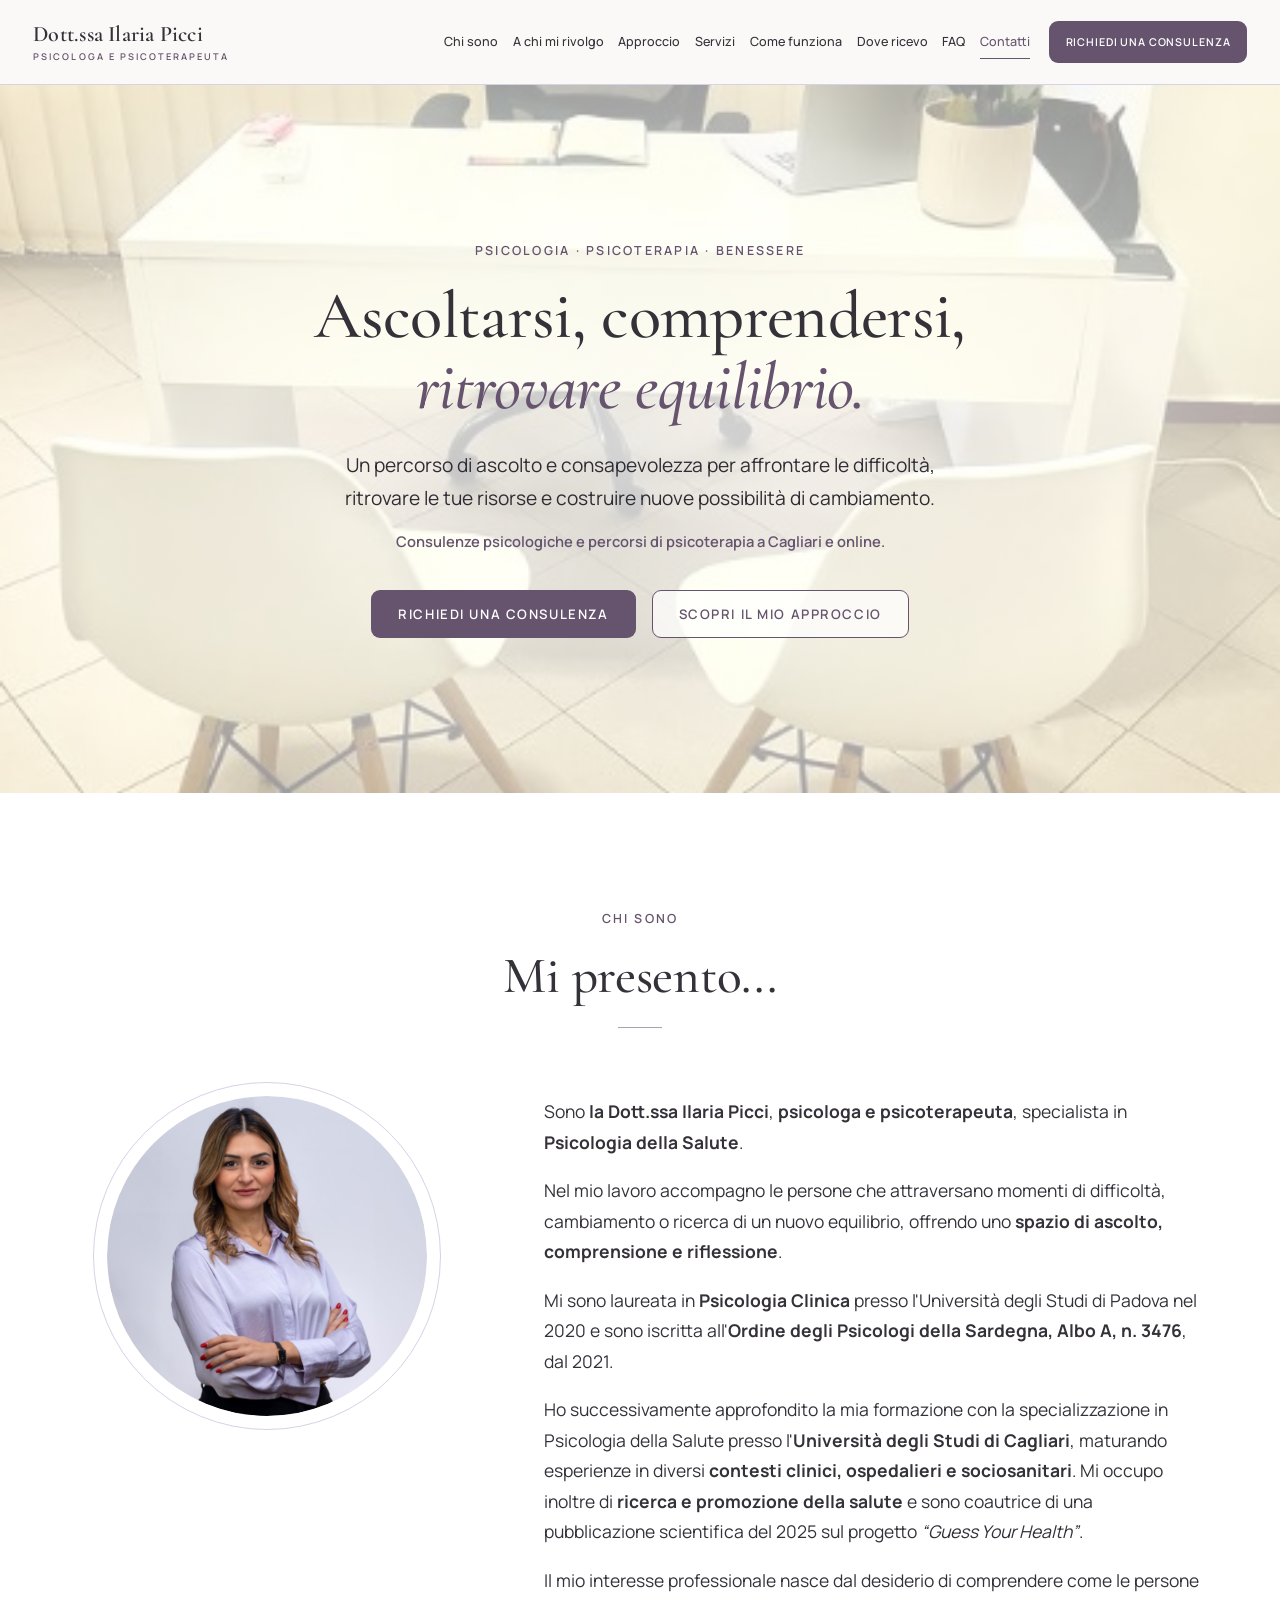
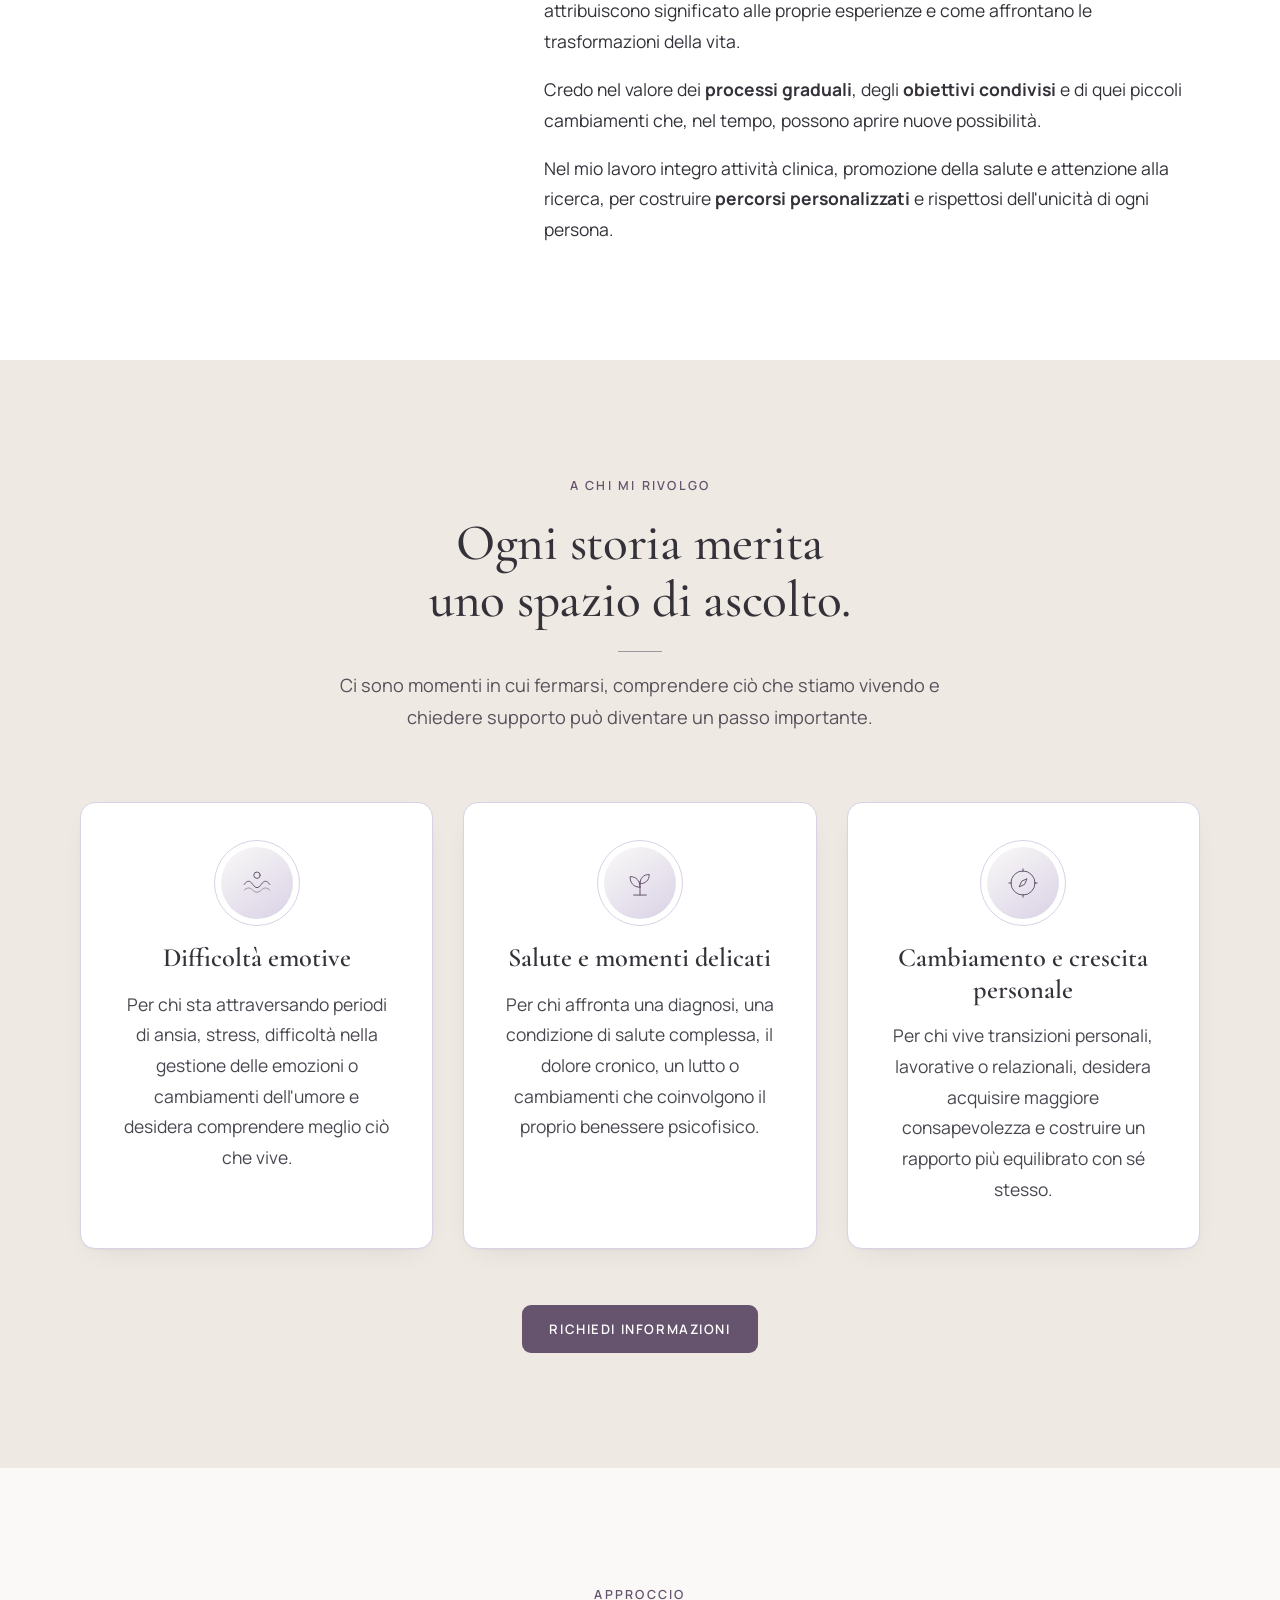
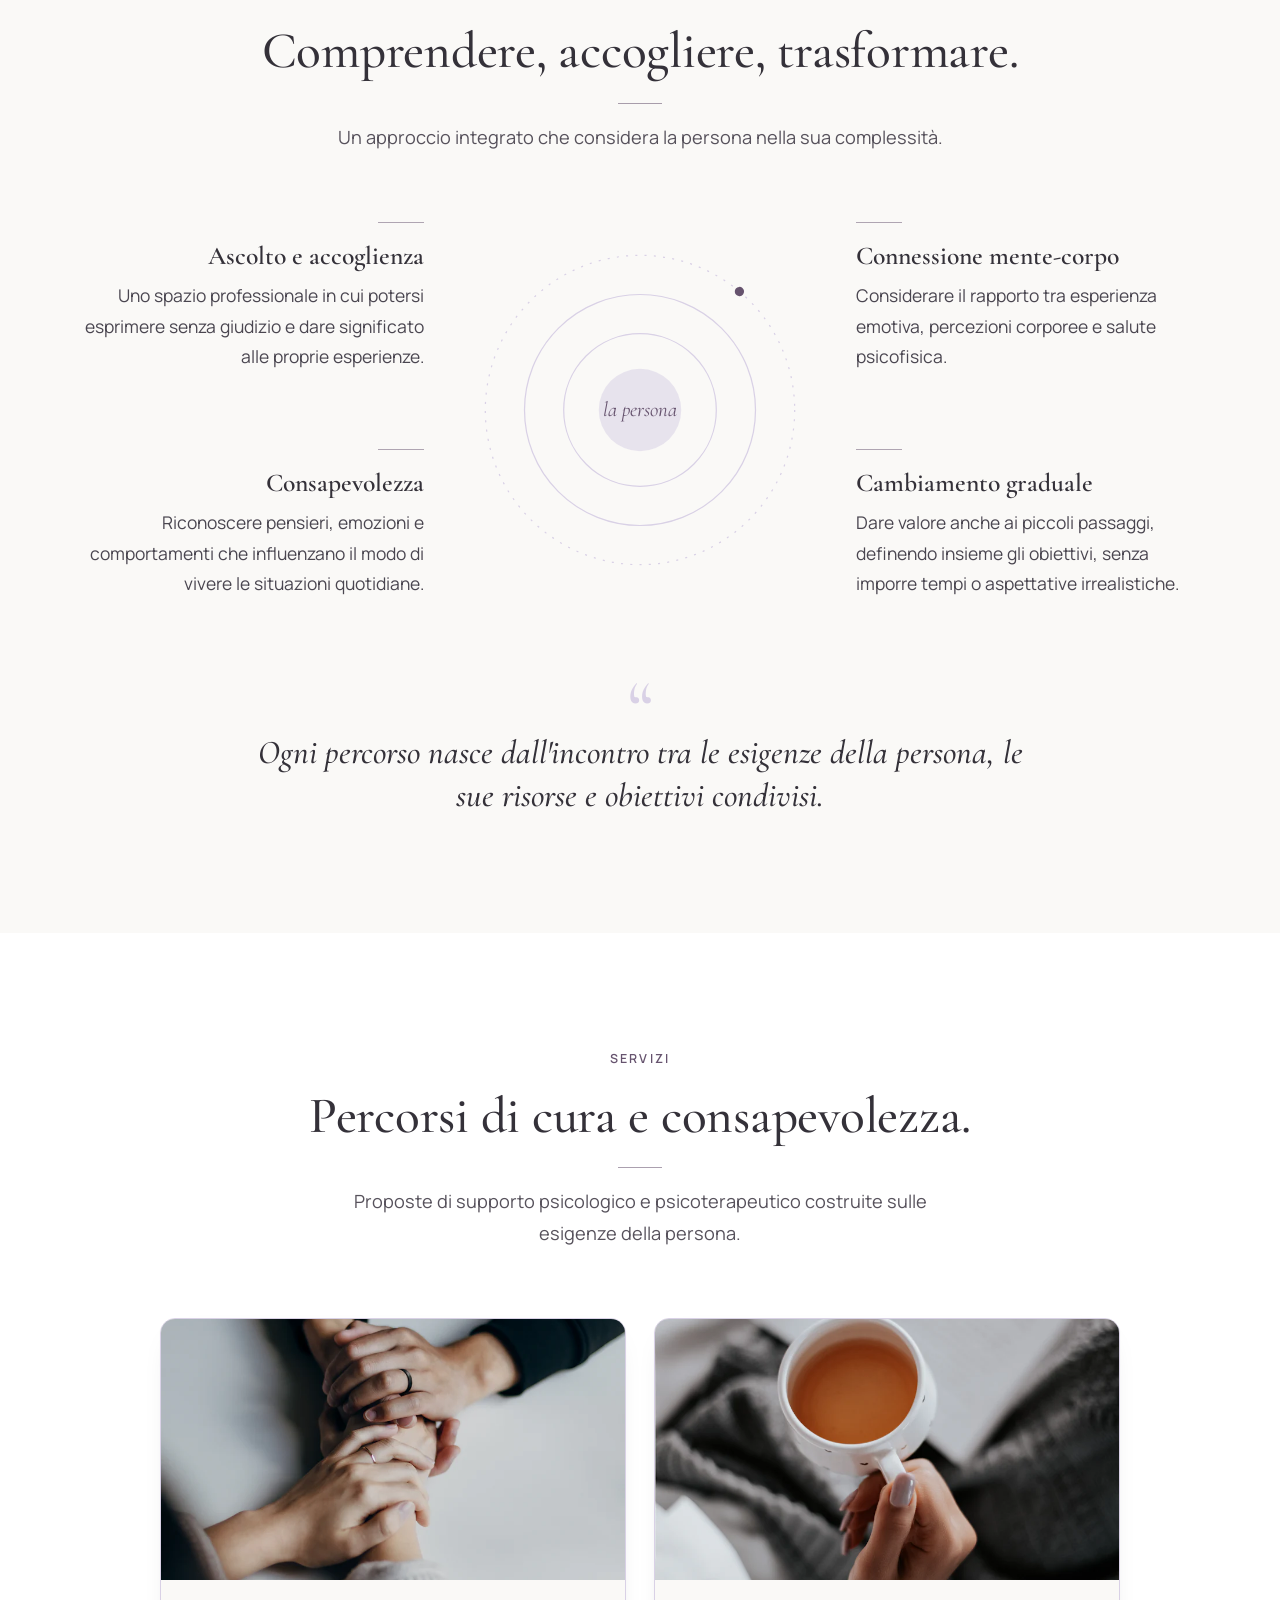
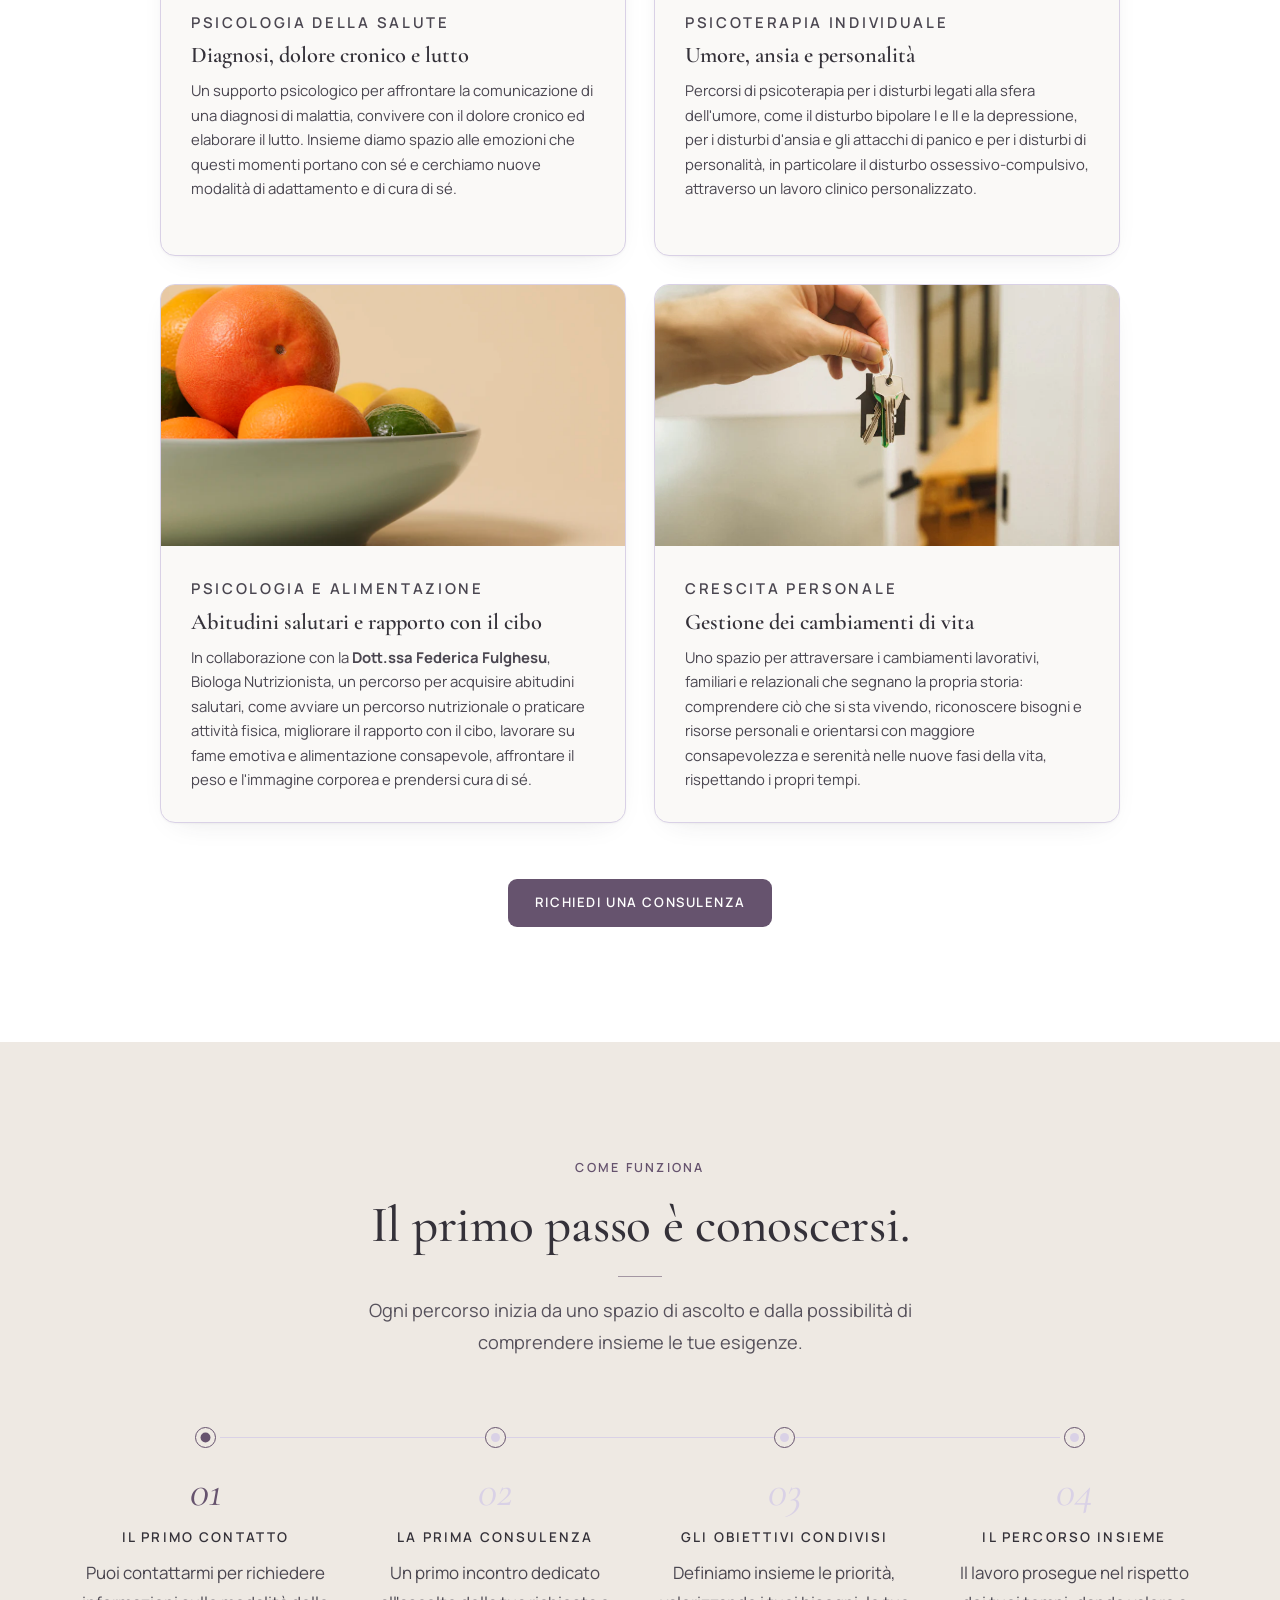
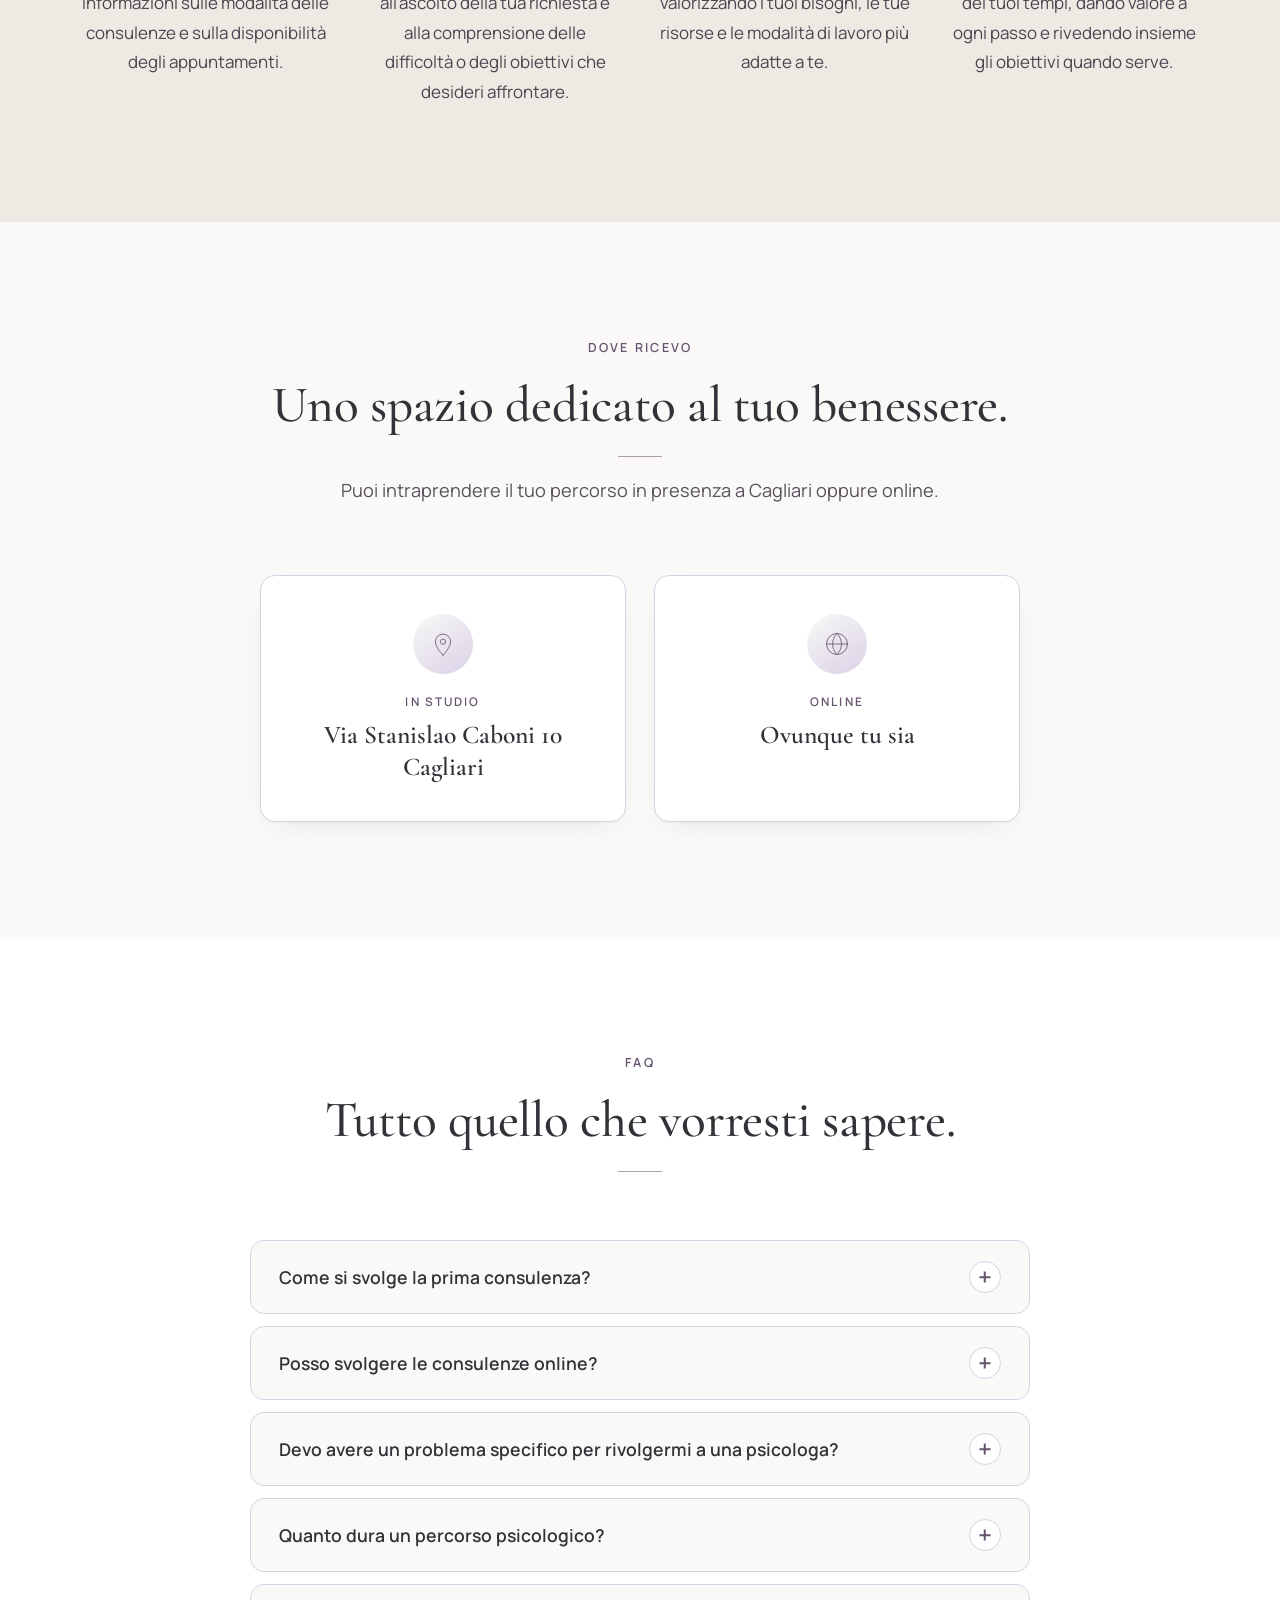
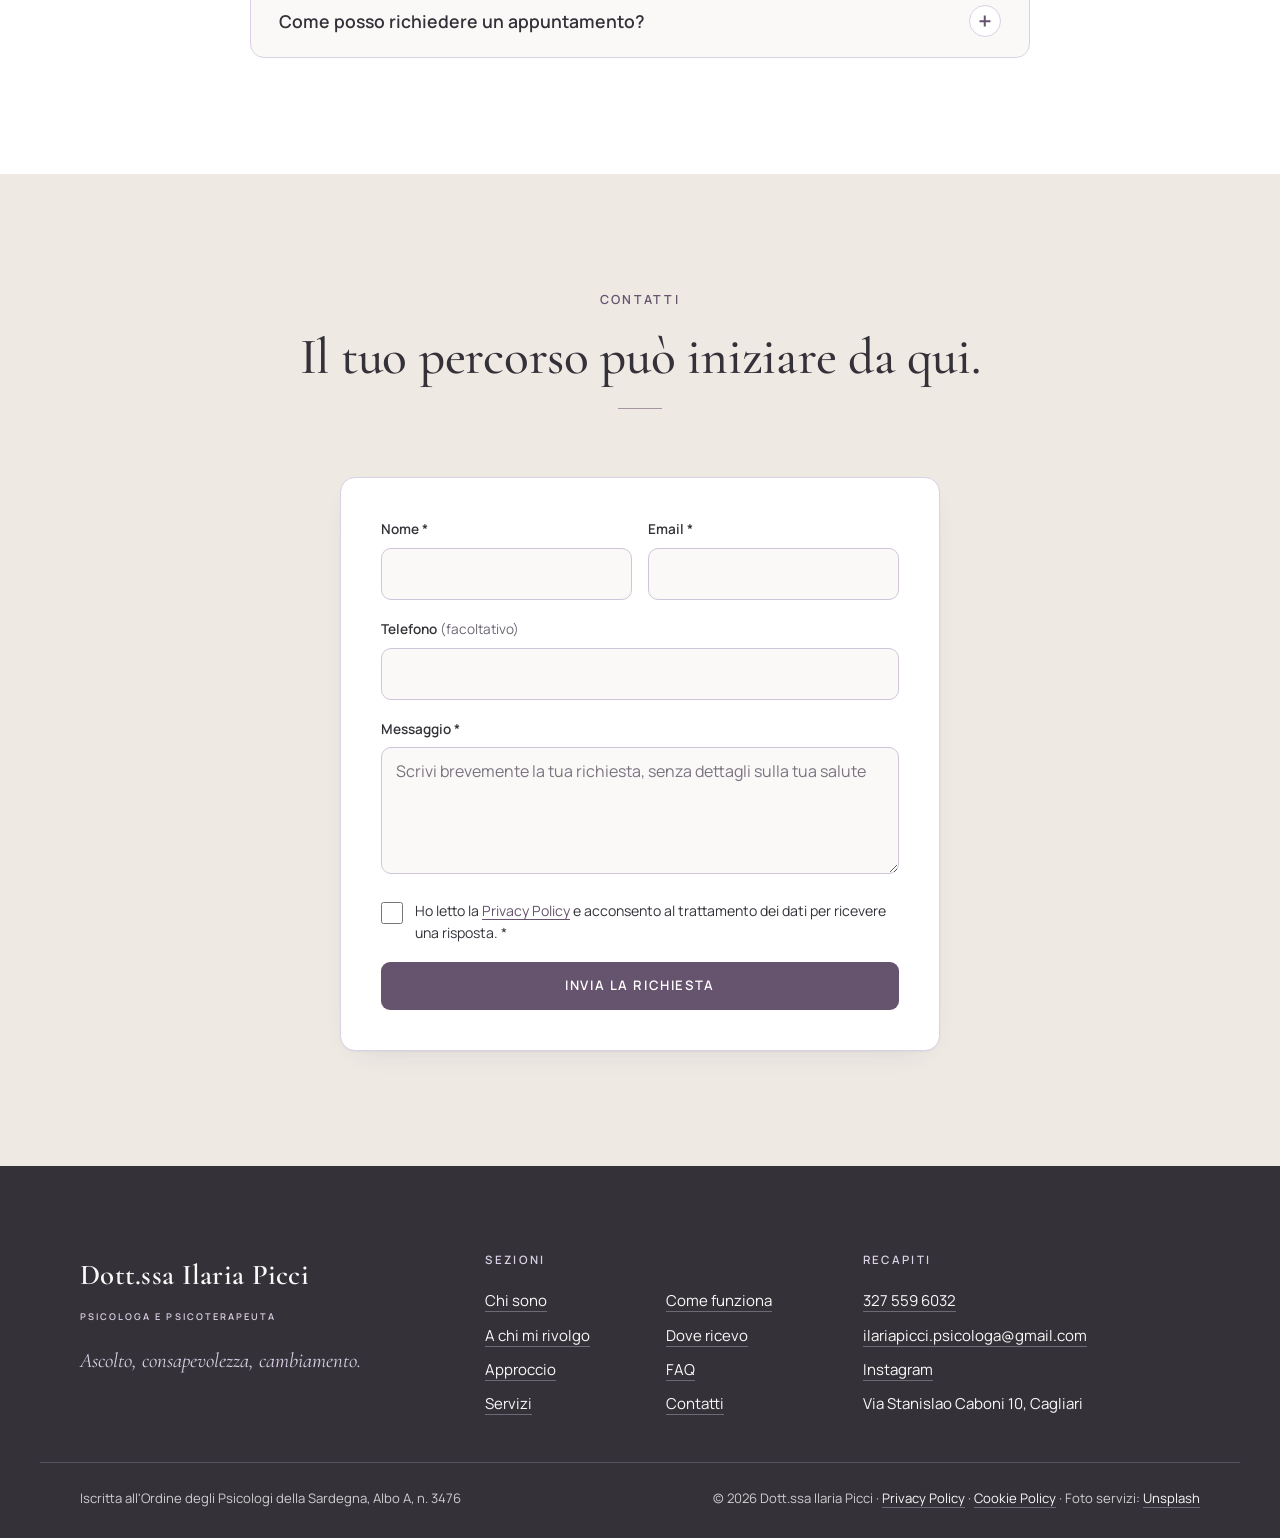
==== commit 02d90acc: "Servizi: box più compatte, testi bilanciati senza elenchi, nuove foto Co-Authored-By: Claude Opus 5." ====
--- a/index.html
+++ b/index.html
@@ -208,20 +208,20 @@
     </header>
     <div class="grid-services">
       <article class="card card-service reveal">
-        <div class="card-media"><img src="assets/servizio-salute.webp" width="960" height="720" alt="Finestra luminosa con un mazzo di fiori freschi sul davanzale" loading="lazy" decoding="async"></div>
+        <div class="card-media"><img src="assets/servizio-salute.webp" width="800" height="600" alt="Mani che si stringono su un tavolo in un gesto di sostegno" loading="lazy" decoding="async"></div>
         <div class="card-body">
           <p class="card-kicker">Psicologia della salute</p>
           <h3>Diagnosi, dolore cronico e lutto</h3>
-          <p>Un supporto per affrontare la comunicazione di una diagnosi di malattia, convivere con il dolore cronico ed elaborare il lutto. Insieme diamo spazio alle emozioni che questi momenti portano con sé e cerchiamo nuove modalità di adattamento e di cura di sé.</p>
+          <p>Un supporto psicologico per affrontare la comunicazione di una diagnosi di malattia, convivere con il dolore cronico ed elaborare il lutto. Insieme diamo spazio alle emozioni che questi momenti portano con sé e cerchiamo nuove modalità di adattamento e di cura di sé.</p>
         </div>
       </article>
       <article class="card card-service reveal">
-        <div class="card-media"><img src="assets/servizio-umore.webp" width="960" height="720" alt="Mare calmo all'alba con cielo nei toni del rosa e del lavanda" loading="lazy" decoding="async"></div>
+        <div class="card-media"><img src="assets/servizio-umore.webp" width="800" height="600" alt="Mano che regge una tazza di tè caldo accanto a un libro e a una coperta" loading="lazy" decoding="async"></div>
         <div class="card-body">
           <p class="card-kicker">Psicoterapia individuale</p>
           <h3>Umore, ansia e personalità</h3>
           <!-- DA CONFERMARE: formulazione clinica relativa al disturbo ossessivo-compulsivo -->
-          <p>Percorsi di psicoterapia per i disturbi legati alla sfera dell'umore, come il disturbo bipolare I e II e la depressione; per i disturbi d'ansia e gli attacchi di panico; per i disturbi di personalità, in particolare il disturbo ossessivo-compulsivo.</p>
+          <p>Percorsi di psicoterapia per i disturbi legati alla sfera dell'umore, come il disturbo bipolare I e II e la depressione, per i disturbi d'ansia e gli attacchi di panico e per i disturbi di personalità, in particolare il disturbo ossessivo-compulsivo, attraverso un lavoro clinico personalizzato.</p>
         </div>
       </article>
       <article class="card card-service reveal">
@@ -229,21 +229,15 @@
         <div class="card-body">
           <p class="card-kicker">Psicologia e alimentazione</p>
           <h3>Abitudini salutari e rapporto con il cibo</h3>
-          <p>Un percorso per acquisire abitudini salutari, come avviare un percorso nutrizionale o praticare attività fisica, in collaborazione con la <strong>Dott.ssa Federica Fulghesu</strong>, Biologa Nutrizionista. È rivolto a chi desidera:</p>
-          <ul class="leaf-list">
-            <li>migliorare il proprio rapporto con il cibo;</li>
-            <li>lavorare su fame emotiva e alimentazione consapevole;</li>
-            <li>affrontare difficoltà legate al peso e all'immagine corporea;</li>
-            <li>prendersi cura di sé in modo più integrato.</li>
-          </ul>
+          <p>In collaborazione con la <strong>Dott.ssa Federica Fulghesu</strong>, Biologa Nutrizionista, un percorso per acquisire abitudini salutari, come avviare un percorso nutrizionale o praticare attività fisica, migliorare il rapporto con il cibo, lavorare su fame emotiva e alimentazione consapevole, affrontare il peso e l'immagine corporea e prendersi cura di sé.</p>
         </div>
       </article>
       <article class="card card-service reveal">
-        <div class="card-media"><img src="assets/servizio-cambiamento.webp" width="960" height="720" alt="Sentiero nel bosco illuminato dalla luce del sole" loading="lazy" decoding="async"></div>
+        <div class="card-media"><img src="assets/servizio-cambiamento.webp" width="800" height="600" alt="Mano che tiene un mazzo di chiavi davanti a una porta aperta su un nuovo ambiente" loading="lazy" decoding="async"></div>
         <div class="card-body">
           <p class="card-kicker">Crescita personale</p>
           <h3>Gestione dei cambiamenti di vita</h3>
-          <p>Uno spazio per attraversare i cambiamenti lavorativi, familiari e relazionali: comprendere i propri bisogni, riconoscere le risorse personali e orientarsi con maggiore consapevolezza nelle nuove fasi della vita.</p>
+          <p>Uno spazio per attraversare i cambiamenti lavorativi, familiari e relazionali che segnano la propria storia: comprendere ciò che si sta vivendo, riconoscere bisogni e risorse personali e orientarsi con maggiore consapevolezza e serenità nelle nuove fasi della vita, rispettando i propri tempi.</p>
         </div>
       </article>
     </div>
--- a/styles.css
+++ b/styles.css
@@ -265,23 +265,17 @@
 }
 
 /* ---------- Servizi ---------- */
-.grid-services { display: grid; grid-template-columns: repeat(2, minmax(0, 1fr)); grid-auto-rows: 1fr; gap: clamp(22px, 3vw, 34px); }
+.grid-services { display: grid; grid-template-columns: repeat(2, minmax(0, 1fr)); grid-auto-rows: 1fr; gap: clamp(18px, 2.4vw, 28px); max-width: 960px; margin: 0 auto; }
 .card-service { overflow: hidden; display: flex; flex-direction: column; height: 100%; }
-.card-media { aspect-ratio: 16 / 10; overflow: hidden; background: var(--sand); flex-shrink: 0; }
+.card-media { aspect-ratio: 16 / 9; overflow: hidden; background: var(--sand); flex-shrink: 0; }
 .card-media img { width: 100%; height: 100%; object-fit: cover; transition: transform .9s var(--ease); }
 .card-service:hover .card-media img { transform: scale(1.03); }
-.card-body { padding: clamp(26px, 3vw, 38px); flex: 1; }
-.card-kicker { font-size: .72rem; font-weight: 600; letter-spacing: .18em; text-transform: uppercase; color: var(--plum); margin-bottom: 10px; }
-.card-service h3 { font-family: var(--serif); font-size: clamp(1.6rem, 2vw, 1.95rem); font-weight: 600; letter-spacing: 0; line-height: 1.15; margin-bottom: 14px; }
-.card-service p { color: var(--text-soft); }
+.card-body { padding: clamp(22px, 2.4vw, 30px); flex: 1; }
+.card-kicker { font-size: .68rem; font-weight: 600; letter-spacing: .18em; text-transform: uppercase; color: var(--plum); margin-bottom: 8px; }
+.card-service h3 { font-family: var(--serif); font-size: clamp(1.4rem, 1.7vw, 1.6rem); font-weight: 600; letter-spacing: 0; line-height: 1.15; margin-bottom: 10px; }
+.card-service p { color: var(--text-soft); font-size: .93rem; line-height: 1.65; }
 .card-service .card-body > p:last-child { margin-bottom: 0; }
-.leaf-list { list-style: none; margin: 0; padding: 0; color: var(--text-soft); }
-.leaf-list li { position: relative; padding: 3px 0 3px 26px; line-height: 1.6; }
-.leaf-list li::before {
-  content: ""; position: absolute; left: 2px; top: .62em; width: 11px; height: 11px;
-  background: var(--lavender); border: 1px solid var(--plum); border-radius: 0 100% 0 100%; transform: rotate(-8deg);
-}
-@media (max-width: 860px) { .grid-services { grid-template-columns: 1fr; grid-auto-rows: auto; max-width: 580px; margin: 0 auto; } }
+@media (max-width: 760px) { .grid-services { grid-template-columns: 1fr; grid-auto-rows: 1fr; max-width: 520px; } }
 
 /* ---------- Come funziona: percorso animato ---------- */
 .journey {
